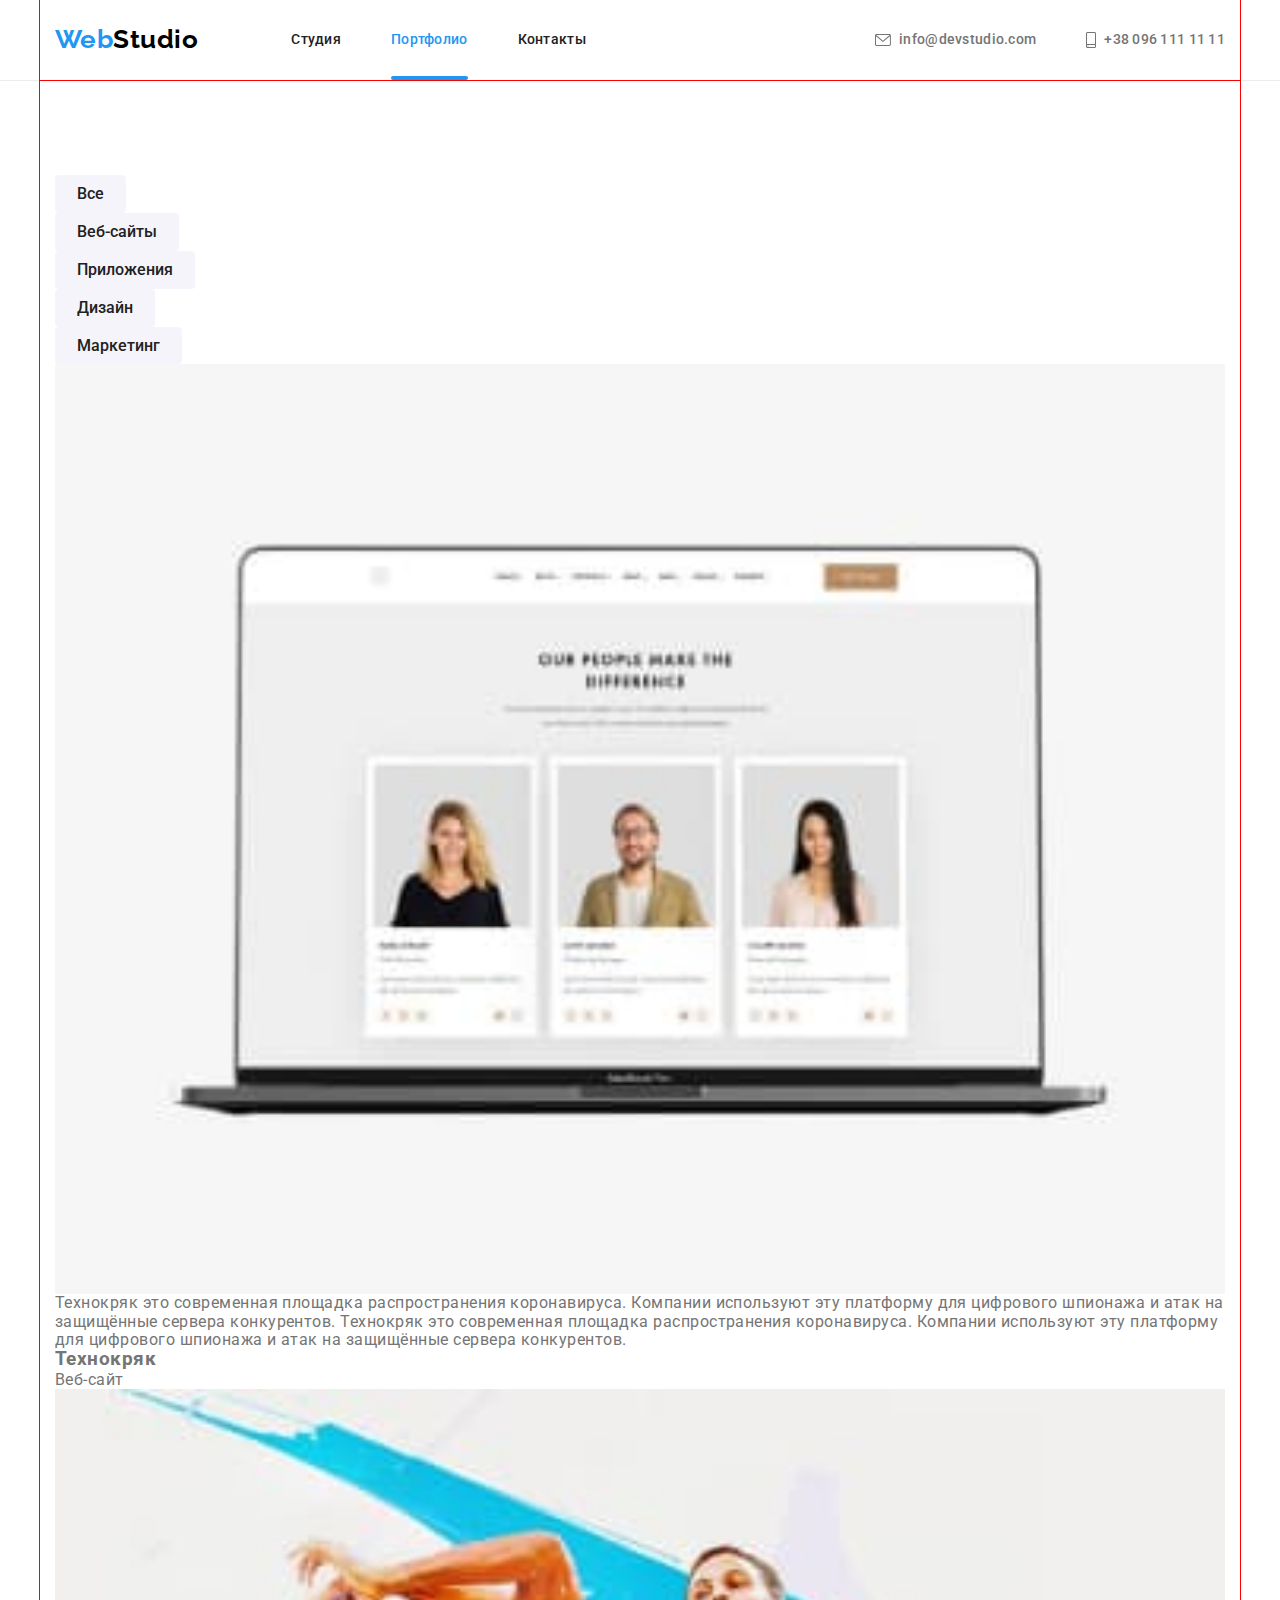
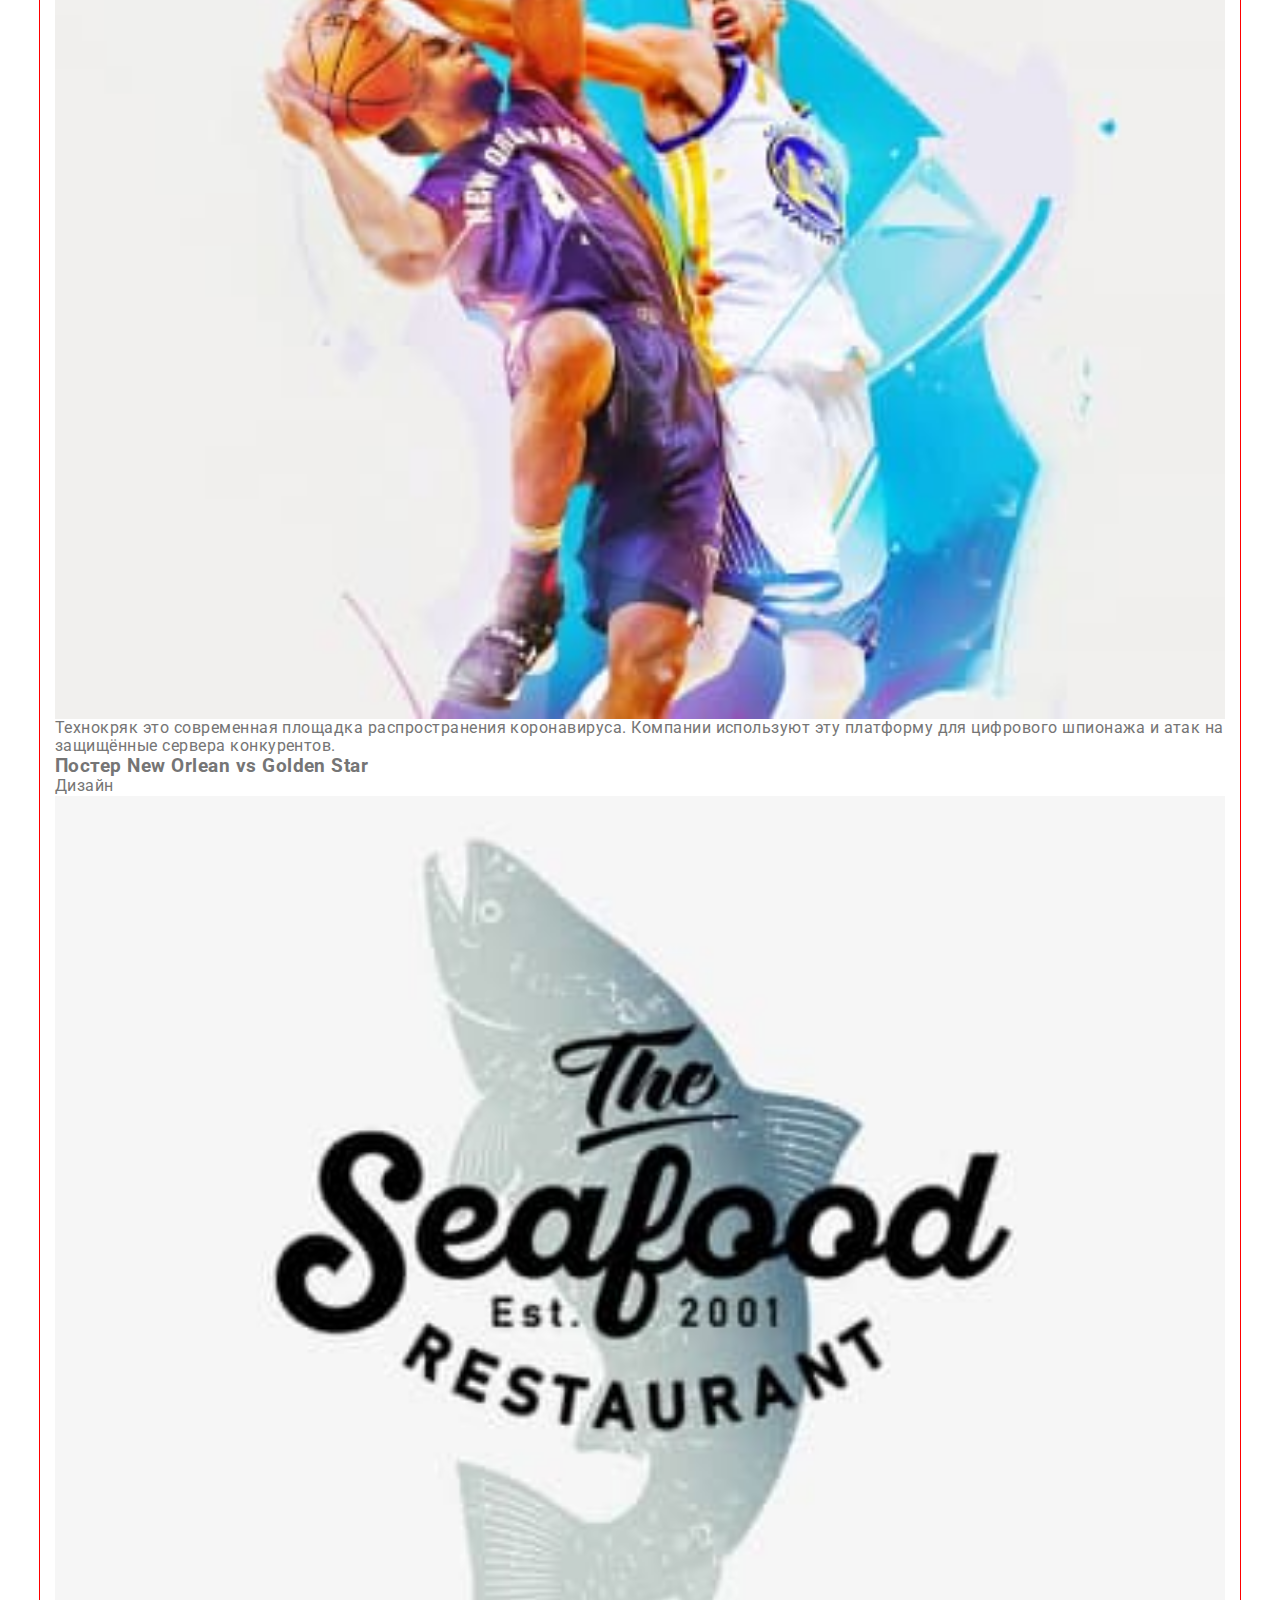
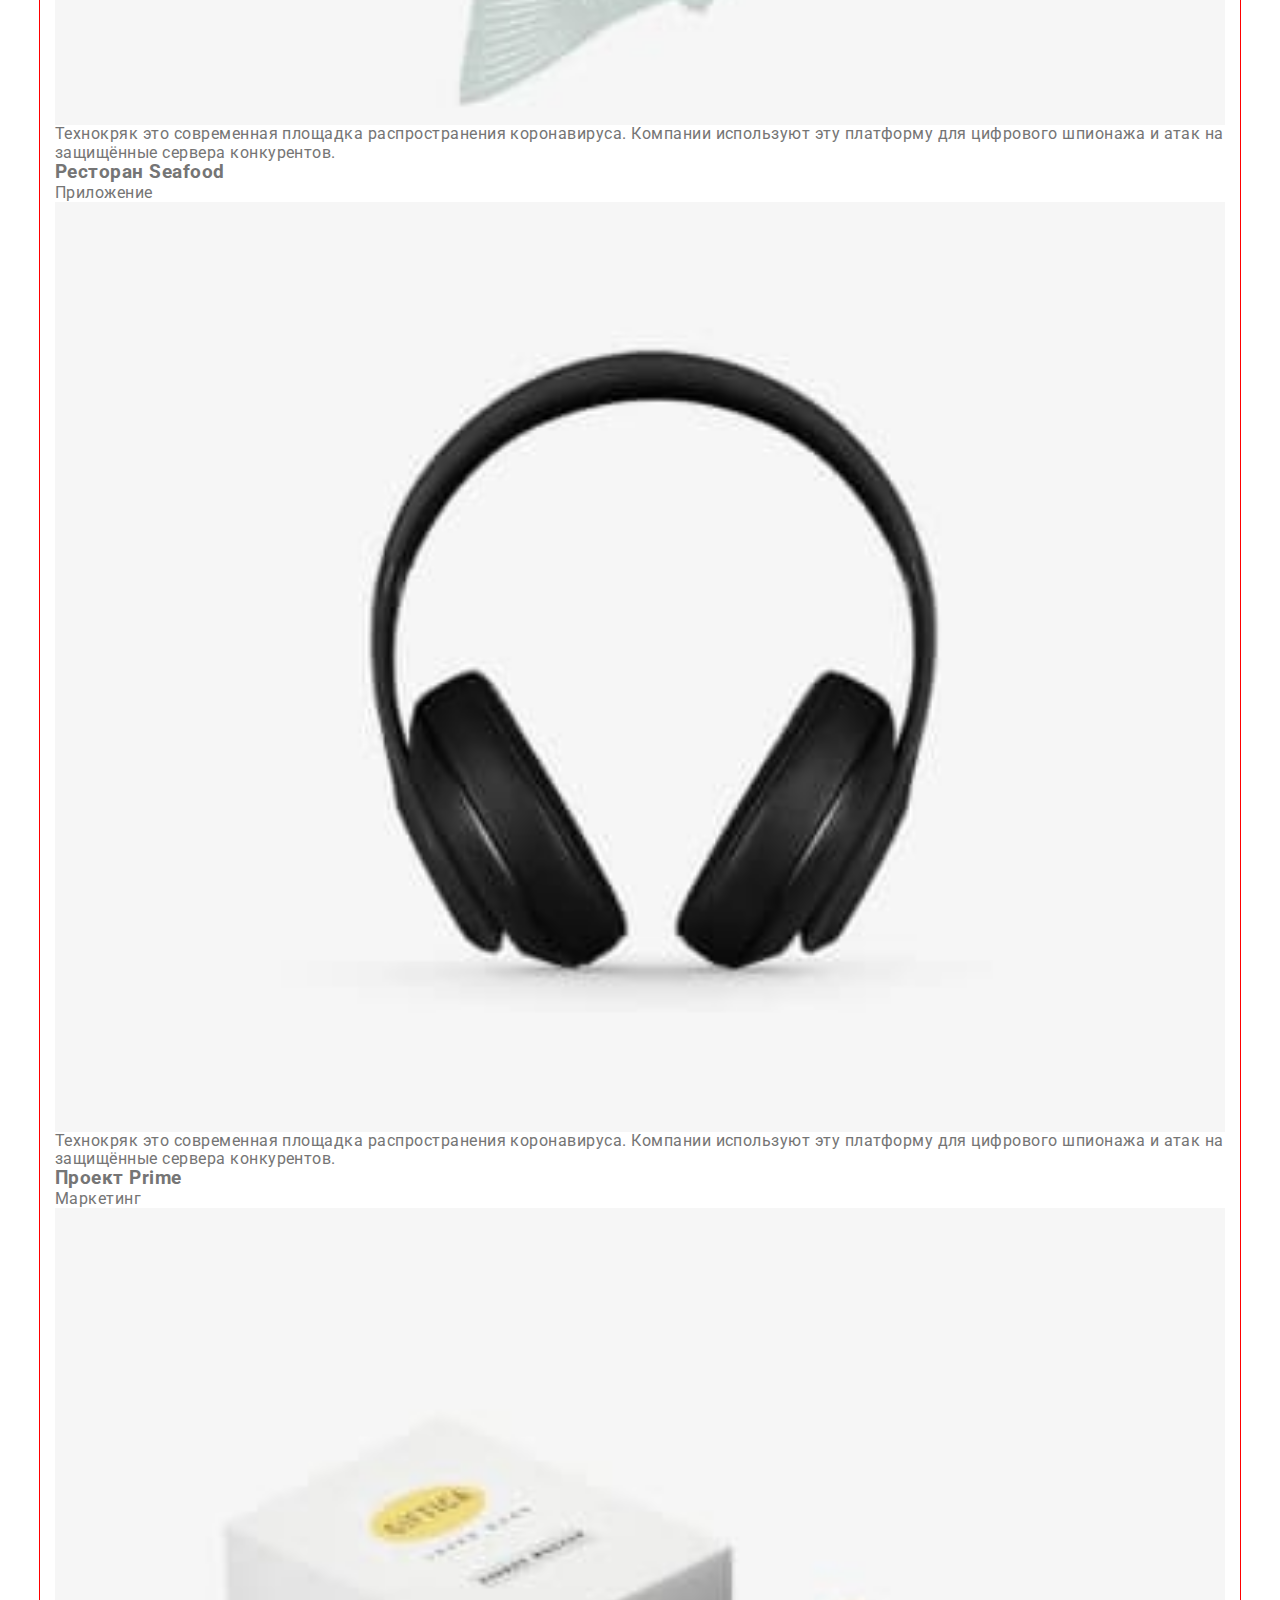
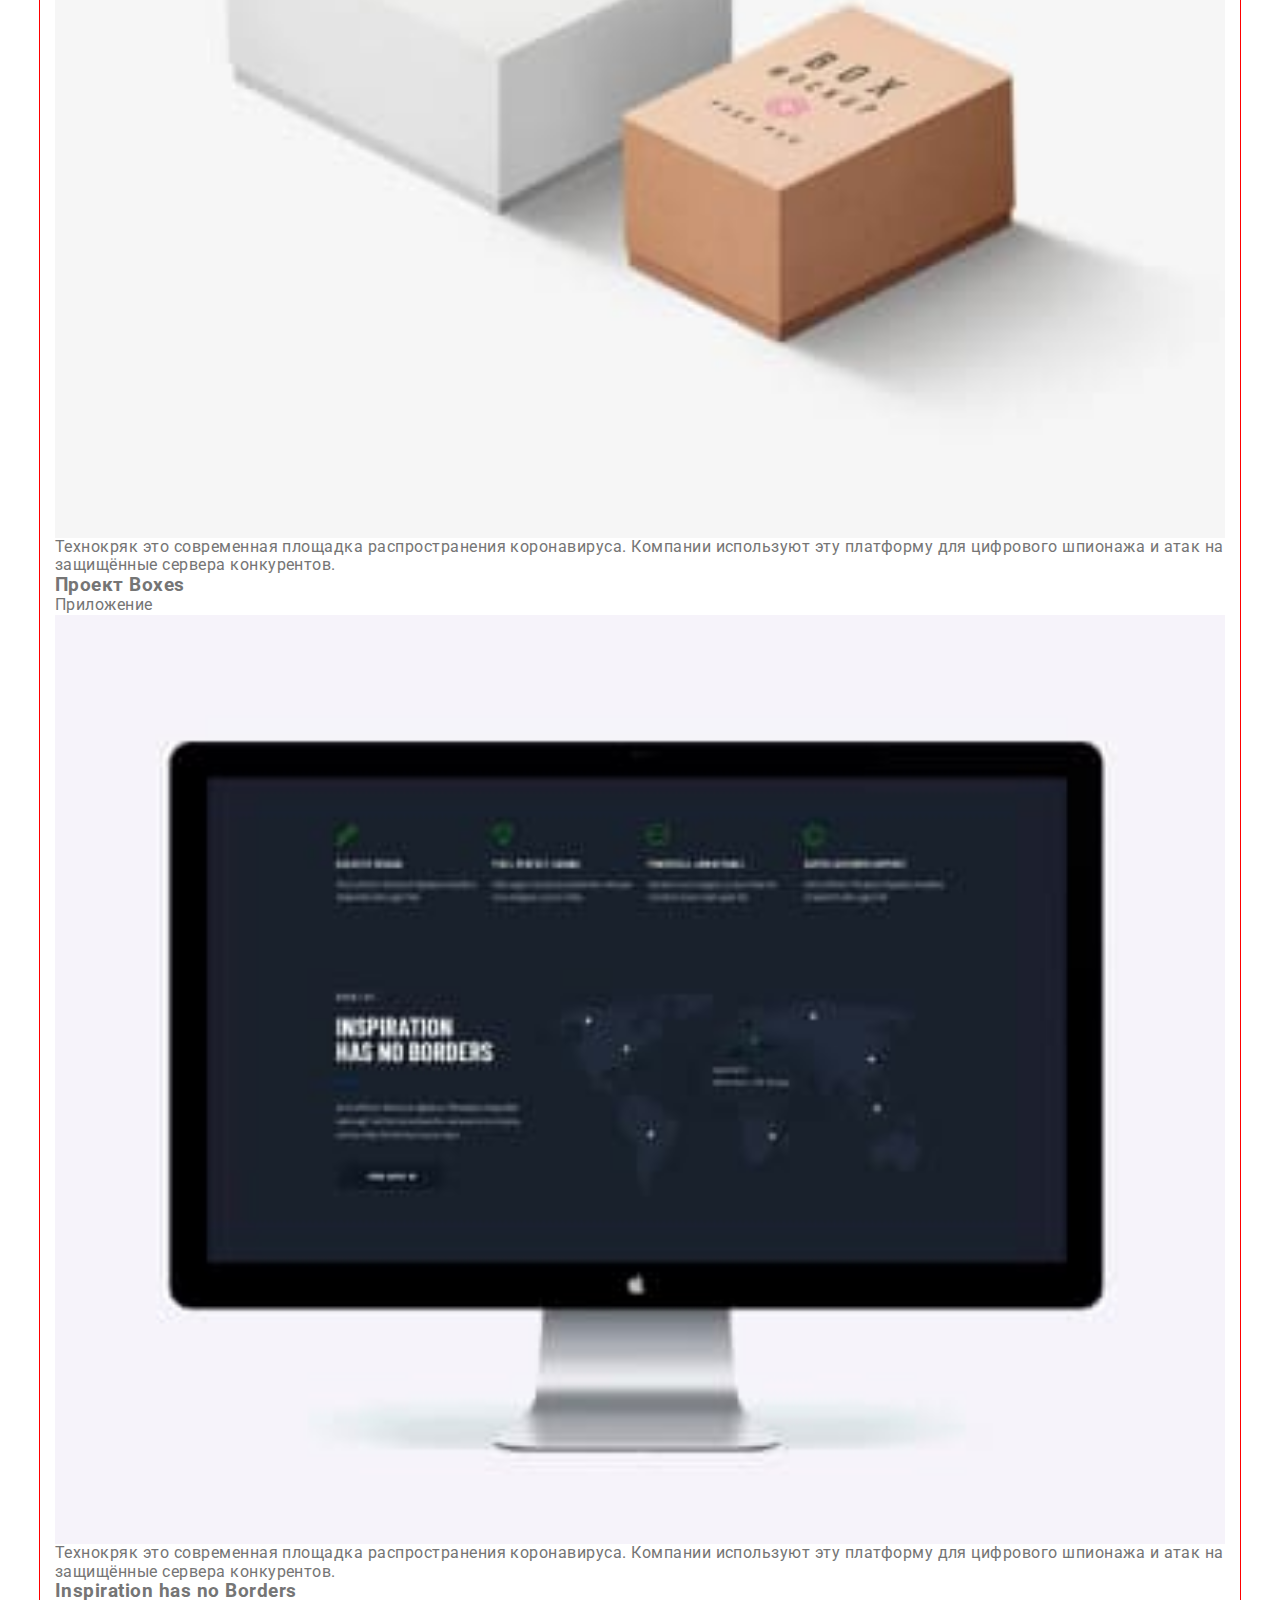
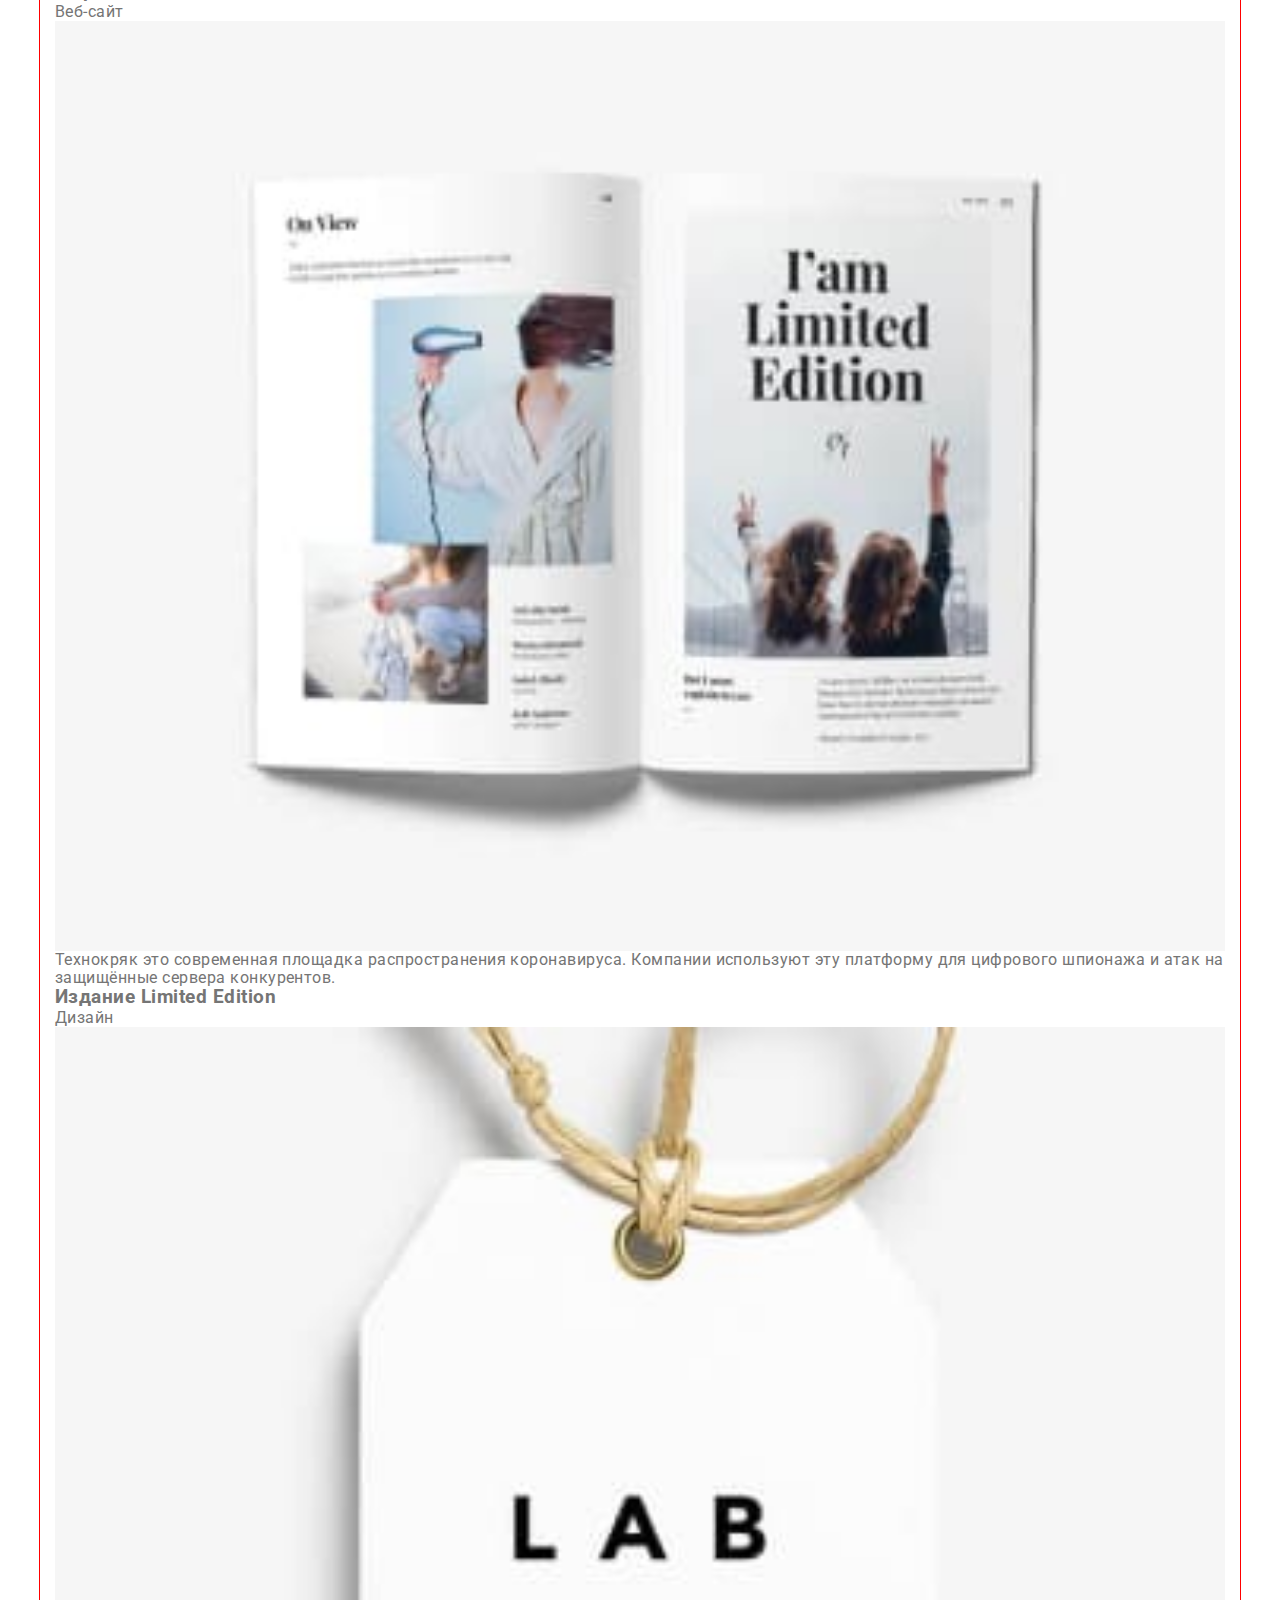
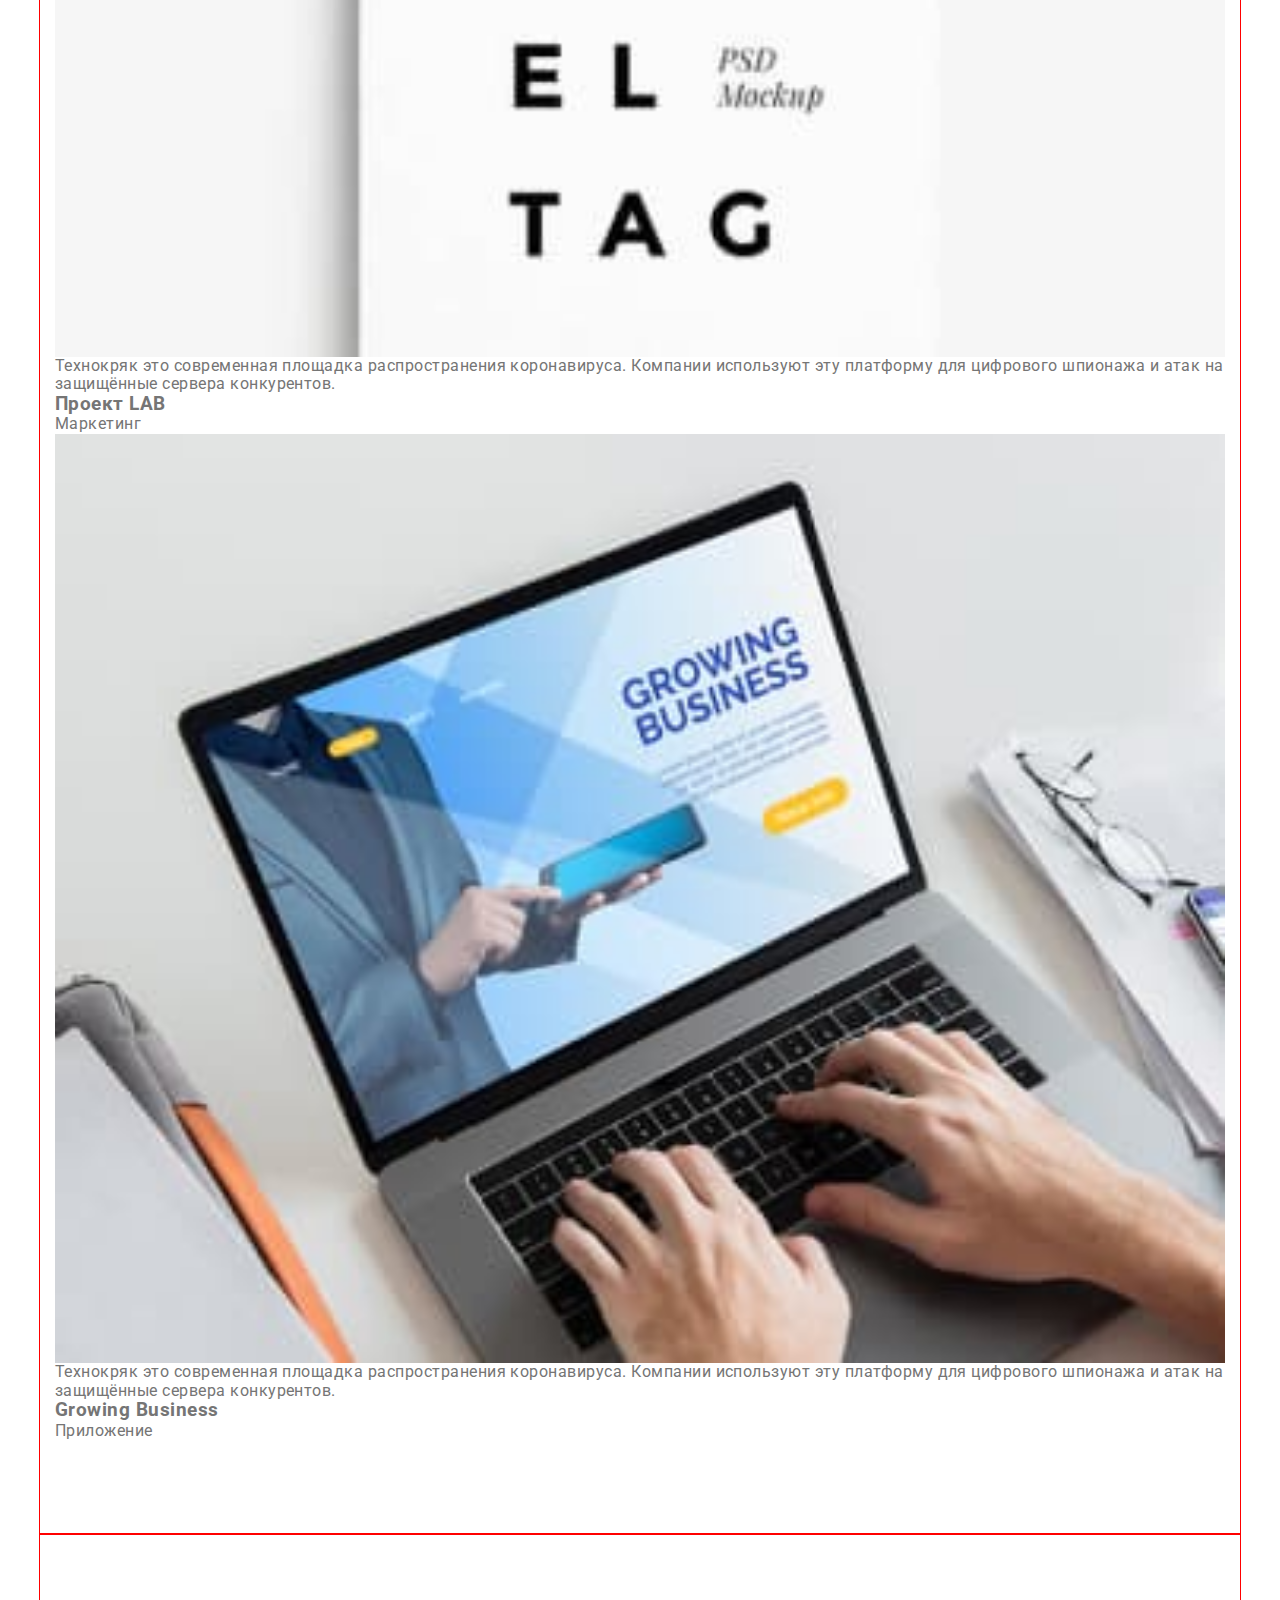
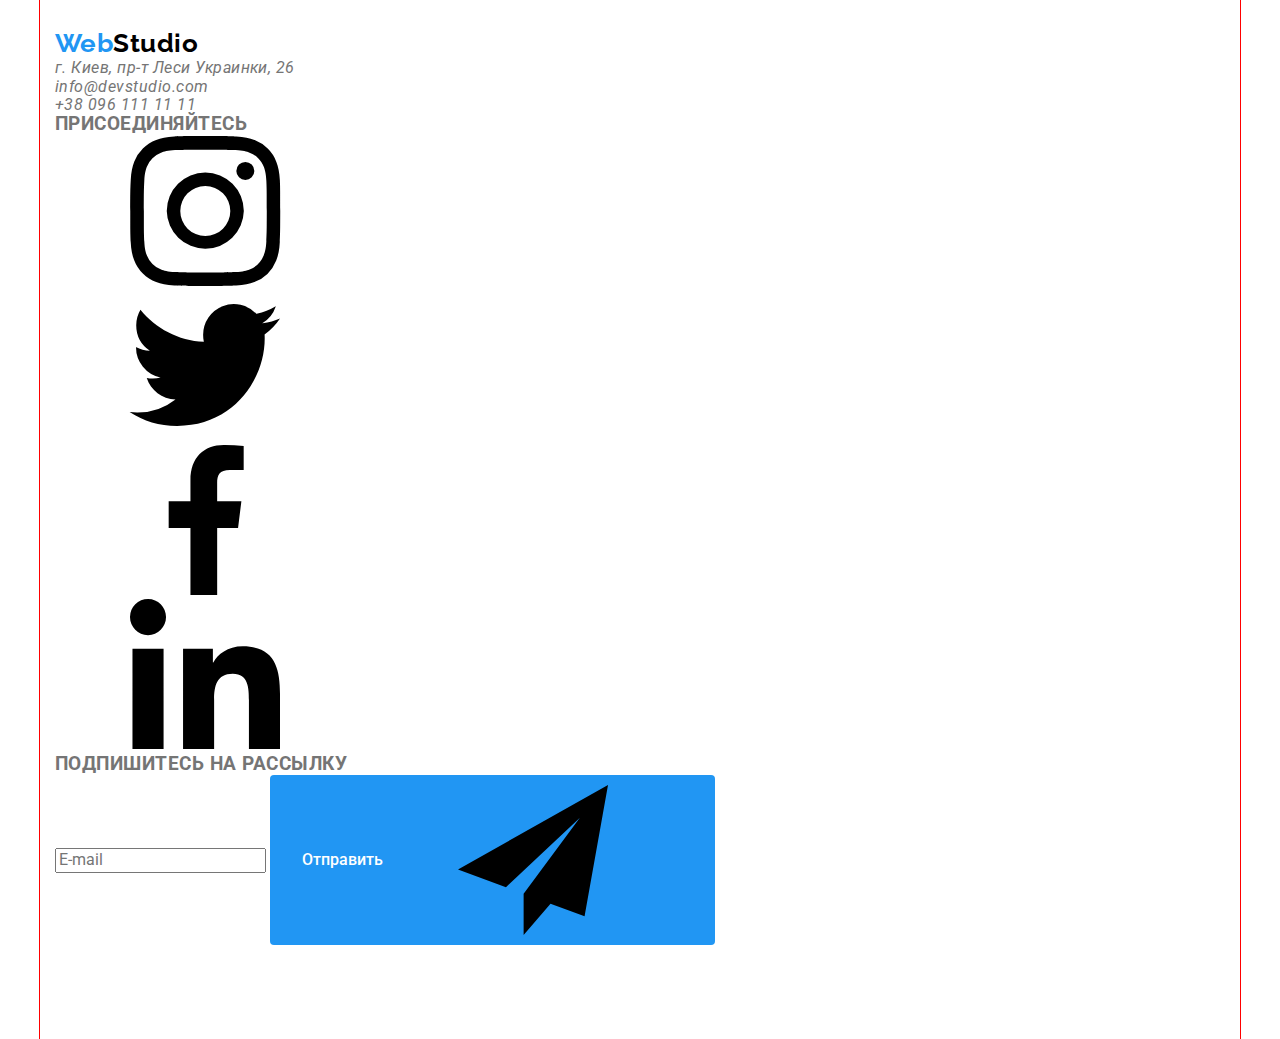
==== portfolio.html @ 035bd3db "иипа" ====
<!DOCTYPE html>
<html lang="ru">
  <head>
    <meta charset="UTF-8" />
    <meta http-equiv="X-UA-Compatible" content="IE=edge" />
    <meta name="viewport" content="width=device-width, initial-scale=1.0" />
    <title>Portfolio</title>
    <link
      href="https://fonts.googleapis.com/css2?family=Raleway:wght@700&family=Roboto:wght@400;500;700;900&display=swap"
      rel="stylesheet"
    />
    <link
      rel="stylesheet"
      href="https://cdnjs.cloudflare.com/ajax/libs/modern-normalize/1.0.0/modern-normalize.min.css"
    />
    <link rel="stylesheet" href="./css/main.min.css" />
  </head>
  <body>
    <!-- top line  -->
    <header class="page-header">
      <div class="page-header__container container">
        <a href="./index.html" class="logo link">
          <span class="logo--blue">Web</span>Studio</a
        >

        <nav>
          <ul class="site-nav list">
            <li class="site-nav__item item">
              <a href="./index.html" class="site-nav__link link">Студия</a>
            </li>
            <li class="site-nav__item item">
              <a
                href="./portfolio.html"
                class="site-nav__link link site-nav__link--current"
                >Портфолио</a
              >
            </li>
            <li class="site-nav__item item">
              <a href="#contacts" class="site-nav__link link">Контакты</a>
            </li>
          </ul>
        </nav>

        <ul class="contact list">
          <li class="contact__item item">
            <a href="mailto:info@devstudio.com" class="contact__link link">
              <svg class="contact__icon" width="16px" height="12px">
                <use href="./images/svg/sprite.svg#icon-envelope"></use>
              </svg>
              info@devstudio.com
            </a>
          </li>
          <li class="contact__item item">
            <a href="tel:+380961111111" class="contact__link link">
              <svg class="contact__icon" width="10" height="16">
                <use href="./images/svg/sprite.svg#icon-smartphone"></use>
              </svg>
              +38 096 111 11 11
            </a>
          </li>
        </ul>
      </div>
    </header>
    <!-- main container portfolio-->
    <main class="main-portfolio">
      <section class="section">
        <div class="container">
          <!-- h1 портфолио скрыть на css -->
          <h2 class="section-title visually-hidden">портфолио</h2>

          <!-- filter -->

          <ul class="filtet list">
            <li class="filtet__item item">
              <button
                type="button"
                class="filtet__button button button--secondary"
              >
                Все
              </button>
            </li>
            <li class="filtet__item item">
              <button
                type="button"
                class="filtet__button button button--secondary"
              >
                Веб-сайты
              </button>
            </li>
            <li class="filtet__item item">
              <button
                type="button"
                class="filtet__button button button--secondary"
              >
                Приложения
              </button>
            </li>
            <li class="filtet__item item">
              <button
                type="button"
                class="filtet__button button button--secondary"
              >
                Дизайн
              </button>
            </li>
            <li class="filtet__item item">
              <button
                type="button"
                class="filtet__button button button--secondary"
              >
                Маркетинг
              </button>
            </li>
          </ul>

          <!-- portfolio -->

          <ul class="portfolio list">
            <li class="portfolio__item item">
              <article class="portfolio-card">
                <a href="#" class="portfolio__link link">
                  <div class="portfolio-card__thumb">
                    <img
                      class="portfolio-card__img img"
                      src="./images/portfolio-img/technocryk.jpg"
                      alt="Технокряк"
                      width="370"
                      height="294"
                    />
                    <div class="portfolio-card__overlay">
                      <p class="portfolio-card__text">
                        Технокряк это современная площадка распространения
                        коронавируса. Компании используют эту платформу для
                        цифрового шпионажа и атак на защищённые сервера
                        конкурентов. Технокряк это современная площадка
                        распространения коронавируса. Компании используют эту
                        платформу для цифрового шпионажа и атак на защищённые
                        сервера конкурентов.
                      </p>
                    </div>
                  </div>
                  <div class="portfolio-card__content">
                    <h3 class="portfolio-card__title">Технокряк</h3>
                    <p class="portfolio-card__subtext">Веб-сайт</p>
                  </div>
                </a>
              </article>
            </li>

            <li class="portfolio__item item">
              <article class="portfolio-card">
                <a href="#" class="portfolio__link link">
                  <div class="portfolio-card__thumb">
                    <img
                      class="portfolio-card__img img"
                      src="./images/portfolio-img/poster.jpg"
                      alt="Постер New Orlean vs Golden Star"
                      width="370"
                      height="294"
                    />
                    <div class="portfolio-card__overlay">
                      <p class="portfolio-card__text">
                        Технокряк это современная площадка распространения
                        коронавируса. Компании используют эту платформу для
                        цифрового шпионажа и атак на защищённые сервера
                        конкурентов.
                      </p>
                    </div>
                  </div>
                  <div class="portfolio-card__content">
                    <h3 class="portfolio-card__title">
                      Постер New Orlean vs Golden Star
                    </h3>
                    <p class="portfolio-card__subtext">Дизайн</p>
                  </div>
                </a>
              </article>
            </li>

            <li class="portfolio__item item">
              <article class="portfolio-card">
                <a href="#" class="portfolio__link link">
                  <div class="portfolio-card__thumb">
                    <img
                      class="portfolio-card__img img"
                      src="./images/portfolio-img/aRestaurant.jpg"
                      alt="Ресторан Seafood"
                      width="370"
                      height="294"
                    />
                    <div class="portfolio-card__overlay">
                      <p class="portfolio-card__text">
                        Технокряк это современная площадка распространения
                        коронавируса. Компании используют эту платформу для
                        цифрового шпионажа и атак на защищённые сервера
                        конкурентов.
                      </p>
                    </div>
                  </div>
                  <div class="portfolio-card__content">
                    <h3 class="portfolio-card__title">Ресторан Seafood</h3>
                    <p class="portfolio-card__subtext">Приложение</p>
                  </div>
                </a>
              </article>
            </li>

            <li class="portfolio__item item">
              <article class="portfolio-card">
                <a href="#" class="portfolio__link link">
                  <div class="portfolio-card__thumb">
                    <img
                      class="portfolio-card__img img"
                      src="./images/portfolio-img/prime.jpg"
                      alt="Проект Prime"
                      width="370"
                      height="294"
                    />
                    <div class="portfolio-card__overlay">
                      <p class="portfolio-card__text">
                        Технокряк это современная площадка распространения
                        коронавируса. Компании используют эту платформу для
                        цифрового шпионажа и атак на защищённые сервера
                        конкурентов.
                      </p>
                    </div>
                  </div>
                  <div class="portfolio-card__content">
                    <h3 class="portfolio-card__title">Проект Prime</h3>
                    <p class="portfolio-card__subtext">Маркетинг</p>
                  </div>
                </a>
              </article>
            </li>

            <li class="portfolio__item item">
              <article class="portfolio-card">
                <a href="#" class="portfolio__link link">
                  <div class="portfolio-card__thumb">
                    <img
                      class="portfolio-card__img img"
                      src="./images/portfolio-img/boxesProject.jpg"
                      alt="Проект Boxes"
                      width="370"
                      height="294"
                    />
                    <div class="portfolio-card__overlay">
                      <p class="portfolio-card__text">
                        Технокряк это современная площадка распространения
                        коронавируса. Компании используют эту платформу для
                        цифрового шпионажа и атак на защищённые сервера
                        конкурентов.
                      </p>
                    </div>
                  </div>
                  <div class="portfolio-card__content">
                    <h3 class="portfolio-card__title">Проект Boxes</h3>
                    <p class="portfolio-card__subtext">Приложение</p>
                  </div>
                </a>
              </article>
            </li>

            <li class="portfolio__item item">
              <article class="portfolio-card">
                <a href="#" class="portfolio__link link">
                  <div class="portfolio-card__thumb">
                    <img
                      class="portfolio-card__img img"
                      src="./images/portfolio-img/inspirationHasNoBorders.jpg"
                      alt="Inspiration has no Borders"
                      width="370"
                      height="294"
                    />
                    <div class="portfolio-card__overlay">
                      <p class="portfolio-card__text">
                        Технокряк это современная площадка распространения
                        коронавируса. Компании используют эту платформу для
                        цифрового шпионажа и атак на защищённые сервера
                        конкурентов.
                      </p>
                    </div>
                  </div>
                  <div class="portfolio-card__content">
                    <h3 class="portfolio-card__title">
                      Inspiration has no Borders
                    </h3>
                    <p class="portfolio-card__subtext">Веб-сайт</p>
                  </div>
                </a>
              </article>
            </li>

            <li class="portfolio__item item">
              <article class="portfolio-card">
                <a href="#" class="portfolio__link link">
                  <div class="portfolio-card__thumb">
                    <img
                      class="portfolio-card__img img"
                      src="./images/portfolio-img/limitedEdition.jpg"
                      alt="Издание Limited Edition"
                      width="370"
                      height="294"
                    />
                    <div class="portfolio-card__overlay">
                      <p class="portfolio-card__text">
                        Технокряк это современная площадка распространения
                        коронавируса. Компании используют эту платформу для
                        цифрового шпионажа и атак на защищённые сервера
                        конкурентов.
                      </p>
                    </div>
                  </div>
                  <div class="portfolio-card__content">
                    <h3 class="portfolio-card__title">
                      Издание Limited Edition
                    </h3>
                    <p class="portfolio-card__subtext">Дизайн</p>
                  </div>
                </a>
              </article>
            </li>

            <li class="portfolio__item item">
              <article class="portfolio-card">
                <a href="#" class="portfolio__link link">
                  <div class="portfolio-card__thumb">
                    <img
                      class="portfolio-card__img img"
                      src="./images/portfolio-img/labProject.jpg"
                      alt="Проект LAB"
                      width="370"
                      height="294"
                    />
                    <div class="portfolio-card__overlay">
                      <p class="portfolio-card__text">
                        Технокряк это современная площадка распространения
                        коронавируса. Компании используют эту платформу для
                        цифрового шпионажа и атак на защищённые сервера
                        конкурентов.
                      </p>
                    </div>
                  </div>
                  <div class="portfolio-card__content">
                    <h3 class="portfolio-card__title">Проект LAB</h3>
                    <p class="portfolio-card__subtext">Маркетинг</p>
                  </div>
                </a>
              </article>
            </li>

            <li class="portfolio__item item">
              <article class="portfolio-card">
                <a href="#" class="portfolio__link link">
                  <div class="portfolio-card__thumb">
                    <img
                      class="portfolio-card__img img"
                      src="./images/portfolio-img/growingBusiness.jpg"
                      alt="Growing Business"
                      width="370"
                      height="294"
                    />
                    <div class="portfolio-card__overlay">
                      <p class="portfolio-card__text">
                        Технокряк это современная площадка распространения
                        коронавируса. Компании используют эту платформу для
                        цифрового шпионажа и атак на защищённые сервера
                        конкурентов.
                      </p>
                    </div>
                  </div>
                  <div class="portfolio-card__content">
                    <h3 class="portfolio-card__title">Growing Business</h3>
                    <p class="portfolio-card__subtext">Приложение</p>
                  </div>
                </a>
              </article>
            </li>
          </ul>
        </div>
      </section>
    </main>
    <!-- main footer -->
    <footer class="footer">
      <div id="contacts" class="footer__container container">
        <div class="footer-contacts">
          <a href="./index.html" class="footer__logo logo footer__link link">
            <span class="logo--blue">Web</span>Studio</a
          >
          <address class="address">
            <ul class="address__list list">
              <li class="address__item item">
                <a
                  href="#"
                  class="address__adds footer__link address__link link"
                  >г. Киев, пр-т Леси Украинки, 26</a
                >
              </li>
              <li class="item">
                <a
                  href="mailto:info@devstudio.com"
                  class="address__webmail address__link link"
                  >info@devstudio.com</a
                >
              </li>
              <li class="item">
                <a
                  href="tel:+380961111111"
                  class="address__phone address__link link"
                  >+38 096 111 11 11</a
                >
              </li>
            </ul>
          </address>
        </div>

        <div class="footer-social">
          <h3 class="footer-social__title title">ПРИСОЕДИНЯЙТЕСЬ</h3>
          <ul class="footer-social__list list">
            <li class="footer-social__item item">
              <a href="#" class="footer-social__link link">
                <svg class="footer-social__icon icon">
                  <use href="./images/svg/sprite.svg#icon-instagram"></use>
                </svg>
              </a>
            </li>
            <li class="footer-social__item item">
              <a href="#" class="footer-social__link link">
                <svg class="footer-social__icon icon">
                  <use href="./images/svg/sprite.svg#icon-twitter"></use>
                </svg>
              </a>
            </li>
            <li class="footer-social__item item">
              <a href="#" class="footer-social__link link">
                <svg class="footer-social__icon icon">
                  <use href="./images/svg/sprite.svg#icon-facebook"></use>
                </svg>
              </a>
            </li>
            <li class="footer-social__item item">
              <a href="#" class="footer-social__link link">
                <svg class="footer-social__icon icon">
                  <use href="./images/svg/sprite.svg#icon-linkedin"></use>
                </svg>
              </a>
            </li>
          </ul>
        </div>

        <div class="subscription">
          <h3 class="subscription__title title">ПОДПИШИТЕСЬ НА РАССЫЛКУ</h3>
          <form class="subscription__form">
            <label class="subscription__label" for="subscription-email"></label>
            <input
              class="subscription__input input"
              type="email"
              id="subscription-email"
              name="subscription-email"
              placeholder="E-mail"
            />
            <button
              type="submit"
              class="button__subscription button button--primary"
            >
              Отправить
              <svg class="subscription__icon">
                <use href="./images/svg/sprite.svg#icon-subscription"></use>
              </svg>
            </button>
          </form>
        </div>
      </div>
    </footer>
  </body>
</html>
---- css/main.min.css ----
:root{--primary-text-color: #757575;--title-text-color: #212121;--accent-color: #2196f3;--accent-color-button: #188ce8;--primary-whait-color: #ffffff;--primary-black-color: #000000;--color-with-transparency: rgba(255, 255, 255, 0.6);--color-section-background: #2f303a;--color-section-bg: #f5f4fa;--color-liane-header: #ececec;--color-liane-card: #eeeeee;--color-icon: #afb1b8;--bg-element-specialty: rgba(47, 48, 58, 0.8);--bg-cardHover-portfolio: rgba(33, 150, 243, 0.9);--bg-modal: rgba(0, 0, 0, 0.2);--hero-gradient: rgba(47, 48, 58, 0.4);--bg-social-footer: rgba(255, 255, 255, 0.1);--color-icon-modal: rgba(0, 0, 0, 0.1);--color-border-subscription: rgba(255, 255, 255, 0.3);--color-border-form: rgba(33, 33, 33, 0.2);--color-texterea-placeholder: rgba(117, 117, 117, 0.5);--primary-card-shadow: 0px 1px 3px rgba(0, 0, 0, 0.12),
    0px 1px 1px rgba(0, 0, 0, 0.14), 0px 2px 1px rgba(0, 0, 0, 0.2);--primary-shadow-hover: 0px 4px 4px rgba(0, 0, 0, 0.25);--card-shadov-portfolio: 0px 1px 1px rgba(0, 0, 0, 0.12),
    0px 4px 4px rgba(0, 0, 0, 0.06), 1px 4px 6px rgba(0, 0, 0, 0.16);--shadov-btn-footer: 0px 4px 4px rgba(0, 0, 0, 0.15)}h1,h2,h3,p,ul{margin:0;padding:0}.img{display:block;min-width:100%;height:auto}.list{list-style:none}.link{display:inline-block;text-decoration:none;color:inherit;outline:0px}.input:focus{outline:none}.visually-hidden{position:absolute;width:1px;height:1px;margin:-1px;border:0;padding:0;white-space:nowrap;-webkit-clip-path:inset(100%);clip-path:inset(100%);clip:rect(0 0 0 0);overflow:hidden}body{font-family:'Roboto', sans-serif;letter-spacing:0.03em;background-color:var(--primary-whait-color);color:var(--primary-text-color)}.container{margin-right:auto;margin-left:auto;padding:60px 15px;outline:1px solid red}@media screen and (min-width: 480px){.container{width:480px}}@media screen and (min-width: 768px){.container{width:768px}}@media screen and (min-width: 1200px){.container{width:1200px;padding:94px 15px}}.section-title{font-size:28px;line-height:1.18;text-align:center;color:var(--title-text-color)}@media screen and (min-width: 1200px){.section-title{font-size:36px;line-height:1.17}}.button{display:-webkit-inline-box;display:-ms-inline-flexbox;display:inline-flex;-webkit-box-align:center;-ms-flex-align:center;align-items:center;font-weight:500;font-size:16px;line-height:1.62;padding:10px 32px;border:0;background-color:var(--primary-whait-color);color:var(--title-text-color);border-radius:4px;cursor:pointer;outline:0px}.button--primary{background-color:var(--accent-color);color:var(--primary-whait-color);-webkit-transition:background-color 250ms cubic-bezier(0.4, 0, 0.2, 1),color 250ms cubic-bezier(0.4, 0, 0.2, 1);transition:background-color 250ms cubic-bezier(0.4, 0, 0.2, 1),color 250ms cubic-bezier(0.4, 0, 0.2, 1)}.button--primary:hover,.button--primary:focus{background-color:var(--accent-color-button);color:var(--primary-whait-color)}.button--secondary{padding:6px 22px;background-color:var(--color-section-bg);-webkit-transition:background-color 250ms cubic-bezier(0.4, 0, 0.2, 1),color 250ms cubic-bezier(0.4, 0, 0.2, 1),-webkit-box-shadow 250ms cubic-bezier(0.4, 0, 0.2, 1);transition:background-color 250ms cubic-bezier(0.4, 0, 0.2, 1),color 250ms cubic-bezier(0.4, 0, 0.2, 1),-webkit-box-shadow 250ms cubic-bezier(0.4, 0, 0.2, 1);transition:background-color 250ms cubic-bezier(0.4, 0, 0.2, 1),color 250ms cubic-bezier(0.4, 0, 0.2, 1),box-shadow 250ms cubic-bezier(0.4, 0, 0.2, 1);transition:background-color 250ms cubic-bezier(0.4, 0, 0.2, 1),color 250ms cubic-bezier(0.4, 0, 0.2, 1),box-shadow 250ms cubic-bezier(0.4, 0, 0.2, 1),-webkit-box-shadow 250ms cubic-bezier(0.4, 0, 0.2, 1)}.button--secondary:hover,.button--secondary:focus{background-color:var(--accent-color);color:var(--primary-whait-color);-webkit-box-shadow:var(--primary-shadow-hover);box-shadow:var(--primary-shadow-hover)}.page-header{position:relative;border-bottom:1px solid var(--color-liane-header)}.page-header__container{display:-webkit-box;display:-ms-flexbox;display:flex;-webkit-box-align:center;-ms-flex-align:center;align-items:center;min-height:60px;padding-top:0;padding-bottom:0}.page-header__button{margin-left:auto;padding:0}@media screen and (min-width: 768px){.page-header{min-height:80px}.page-header__button{display:none}}.logo{font-family:'Raleway', sans-serif;font-weight:700;font-size:24px;line-height:1.17;color:var(--primary-black-color)}.logo--blue{color:var(--accent-color)}@media screen and (min-width: 1200px){.logo{font-weight:700;font-size:26px;line-height:1.2}}.site-nav{display:-webkit-box;display:-ms-flexbox;display:flex;margin-left:88px}@media screen and (max-width: 767px){.site-nav{display:none}}@media screen and (min-width: 1200px){.site-nav{margin-left:93px}}.site-nav__item+.site-nav__item{margin-left:50px}.site-nav__link{position:relative;display:block;padding-top:32px;padding-bottom:32px;font-weight:500;font-size:14px;line-height:1.14;letter-spacing:.02em;color:var(--title-text-color);-webkit-transition:color 250ms cubic-bezier(0.4, 0, 0.2, 1);transition:color 250ms cubic-bezier(0.4, 0, 0.2, 1)}.site-nav__link:hover,.site-nav__link:focus{color:var(--accent-color)}.site-nav__link--current{color:var(--accent-color)}.site-nav__link--current::after{content:'';display:block;position:absolute;bottom:0;left:0;width:100%;height:4px;border-radius:2px;background-color:var(--accent-color)}.contact{margin-left:84px}.contact__link{display:-webkit-box;display:-ms-flexbox;display:flex;-webkit-box-align:center;-ms-flex-align:center;align-items:center;font-weight:500;font-size:12px;line-height:1.67;letter-spacing:.02em;color:var(--primary-text-color);-webkit-transition:color 250ms cubic-bezier(0.4, 0, 0.2, 1);transition:color 250ms cubic-bezier(0.4, 0, 0.2, 1)}.contact__item+.contact__item{margin-top:10px}.contact__link:hover,.contact__link:focus{color:var(--accent-color)}.contact__icon{fill:currentColor;margin-right:10px;-webkit-transition:fill 250ms cubic-bezier(0.4, 0, 0.2, 1);transition:fill 250ms cubic-bezier(0.4, 0, 0.2, 1)}.contact__icon--mailto{width:14px;height:10px}.contact__icon--tel{width:10px;height:14px}.contact__icon:hover,.contact__icon:focus{fill:var(--accent-color)}@media screen and (max-width: 767px){.contact{display:none}}@media screen and (min-width: 1200px){.contact{display:-webkit-box;display:-ms-flexbox;display:flex;margin-left:auto}.contact__item+.contact__item{margin-top:0;margin-left:50px}.contact__link{font-weight:500;font-size:14px;line-height:1.14;letter-spacing:.02em}.contact__icon--mailto{width:16px;height:12px}.contact__icon--tel{width:10px;height:16px}.contact__icon{margin-right:8px}}@media screen and (max-width: 1199px){.specialty{display:none}}.specialty__container{padding-top:0;text-align:center}.specialty__list{position:relative;display:-webkit-box;display:-ms-flexbox;display:flex}.specialty__item+.specialty__item{margin-left:30px}.specialty__title{margin-bottom:50px}.specialty__subtitle{position:absolute;bottom:0px;padding-top:27px;padding-bottom:27px;min-width:370px;font-size:14px;line-height:1.14;color:var(--primary-whait-color);background-color:var(--bg-element-specialty)}.clients__title{margin-bottom:50px}.clients__list{display:-webkit-box;display:-ms-flexbox;display:flex;-ms-flex-wrap:wrap;flex-wrap:wrap}.clients__item{display:-webkit-box;display:-ms-flexbox;display:flex;-webkit-box-align:center;-ms-flex-align:center;align-items:center;-webkit-box-pack:center;-ms-flex-pack:center;justify-content:center;margin-right:30px;margin-bottom:30px;height:92px;border:1px solid var(--color-icon);border-radius:4px;color:var(--color-icon);-webkit-transition:color 250ms cubic-bezier(0.4, 0, 0.2, 1),border 250ms cubic-bezier(0.4, 0, 0.2, 1);transition:color 250ms cubic-bezier(0.4, 0, 0.2, 1),border 250ms cubic-bezier(0.4, 0, 0.2, 1)}.clients__icon{fill:currentColor}.clients__item:hover,.clients__item:focus{color:var(--accent-color);border:1px solid var(--accent-color)}@media screen and (max-width: 767px){.clients__item{-ms-flex-preferred-size:calc((100% - 30px) / 2);flex-basis:calc((100% - 30px) / 2)}.clients__item:nth-child(2n){margin-right:0}.clients__item:nth-last-child(-n+2){margin-bottom:0}}@media screen and (min-width: 768px) and (max-width: 1199px){.clients__item{-ms-flex-preferred-size:calc((100% - 60px) / 3);flex-basis:calc((100% - 60px) / 3)}.clients__item:nth-child(3n){margin-right:0}.clients__item:nth-last-child(-n+3){margin-bottom:0}}@media screen and (min-width: 1200px){.clients__item{width:170px;margin:0}.clients__item+.clients__item{margin-left:30px}}.backdrop{position:fixed;top:0;left:0;width:100%;height:100%;background-color:var(--bg-modal);opacity:1;-webkit-transition:opacity 250ms cubic-bezier(0.4, 0, 0.2, 1);transition:opacity 250ms cubic-bezier(0.4, 0, 0.2, 1)}.is-hidden{pointer-events:none;opacity:0}.modal{position:absolute;top:50%;left:50%;border-radius:4px;width:528px;min-height:581px;-webkit-transform:translate(-50%, -50%) scale(1);transform:translate(-50%, -50%) scale(1);background-color:var(--primary-whait-color);-webkit-box-shadow:var(--primary-card-shadow);box-shadow:var(--primary-card-shadow);-webkit-transition:-webkit-transform 250ms cubic-bezier(0.4, 0, 0.2, 1);transition:-webkit-transform 250ms cubic-bezier(0.4, 0, 0.2, 1);transition:transform 250ms cubic-bezier(0.4, 0, 0.2, 1);transition:transform 250ms cubic-bezier(0.4, 0, 0.2, 1), -webkit-transform 250ms cubic-bezier(0.4, 0, 0.2, 1)}.is-hidden .modal{-webkit-transform:translate(-50%, -50%) scale(0.8);transform:translate(-50%, -50%) scale(0.8)}.button-close{position:absolute;top:8px;right:8px;width:30px;height:30px;padding:0;-webkit-box-pack:center;-ms-flex-pack:center;justify-content:center;border-radius:50%;color:var(--primary-black-color);border:1px solid var(--color-icon-modal);-webkit-transition:fill 250ms cubic-bezier(0.4, 0, 0.2, 1);transition:fill 250ms cubic-bezier(0.4, 0, 0.2, 1)}.button-close:hover,.button-close:focus{fill:var(--accent-color)}.form{width:448px;margin:40px auto;font-size:12px;line-height:1.17;letter-spacing:.01em}.form__title{margin-bottom:12px;font-size:20px;line-height:1.15;text-align:center;color:var(--title-text-color)}.form__fild{display:-webkit-box;display:-ms-flexbox;display:flex;-webkit-box-orient:vertical;-webkit-box-direction:normal;-ms-flex-direction:column;flex-direction:column;margin-bottom:10px}.form__label{margin-bottom:4px}.form__input{width:100%;height:40px;padding:12px 12px 12px 42px;border:1px solid var(--color-border-form);border-radius:4px;-webkit-transition:border 250ms cubic-bezier(0.4, 0, 0.2, 1);transition:border 250ms cubic-bezier(0.4, 0, 0.2, 1)}.form__input:hover,.form__input:focus{border:1px solid var(--accent-color)}.form__auxiliary{position:relative}.form__icon{position:absolute;top:50%;left:12px;width:18px;height:18px;-webkit-transform:translateY(-50%);transform:translateY(-50%);-webkit-transition:fill 250ms cubic-bezier(0.4, 0, 0.2, 1);transition:fill 250ms cubic-bezier(0.4, 0, 0.2, 1)}.form__form--textarea{margin-bottom:20px}.form__input--textarea{height:120px;padding:12px 16px;resize:none}.form__input--textarea::-webkit-input-placeholder{color:var(--color-texterea-placeholder)}.form__input--textarea:-ms-input-placeholder{color:var(--color-texterea-placeholder)}.form__input--textarea::-ms-input-placeholder{color:var(--color-texterea-placeholder)}.form__input--textarea::placeholder{color:var(--color-texterea-placeholder)}.form__input:hover+.form__icon,.form__input:focus+.form__icon{fill:var(--accent-color)}.form__button{display:block;margin:auto;padding:10px 55px;font-size:16px;line-height:1.87;letter-spacing:.06em}.checkbox__label{display:-webkit-box;display:-ms-flexbox;display:flex;-webkit-box-align:center;-ms-flex-align:center;align-items:center;-webkit-box-pack:space-evenly;-ms-flex-pack:space-evenly;justify-content:space-evenly;min-height:24px;margin-bottom:30px;font-size:14px;line-height:1.71;letter-spacing:.03em}.checkbox__icon{width:15px;height:15px;border:1px solid var(--title-text-color);border-radius:2px;fill:var(--primary-whait-color)}.checkbox__link{color:var(--accent-color)}.checkbox__input:checked+.checkbox__icon{background-color:var(--accent-color);border:none;border-radius:2px}
/*# sourceMappingURL=main.min.css.map */
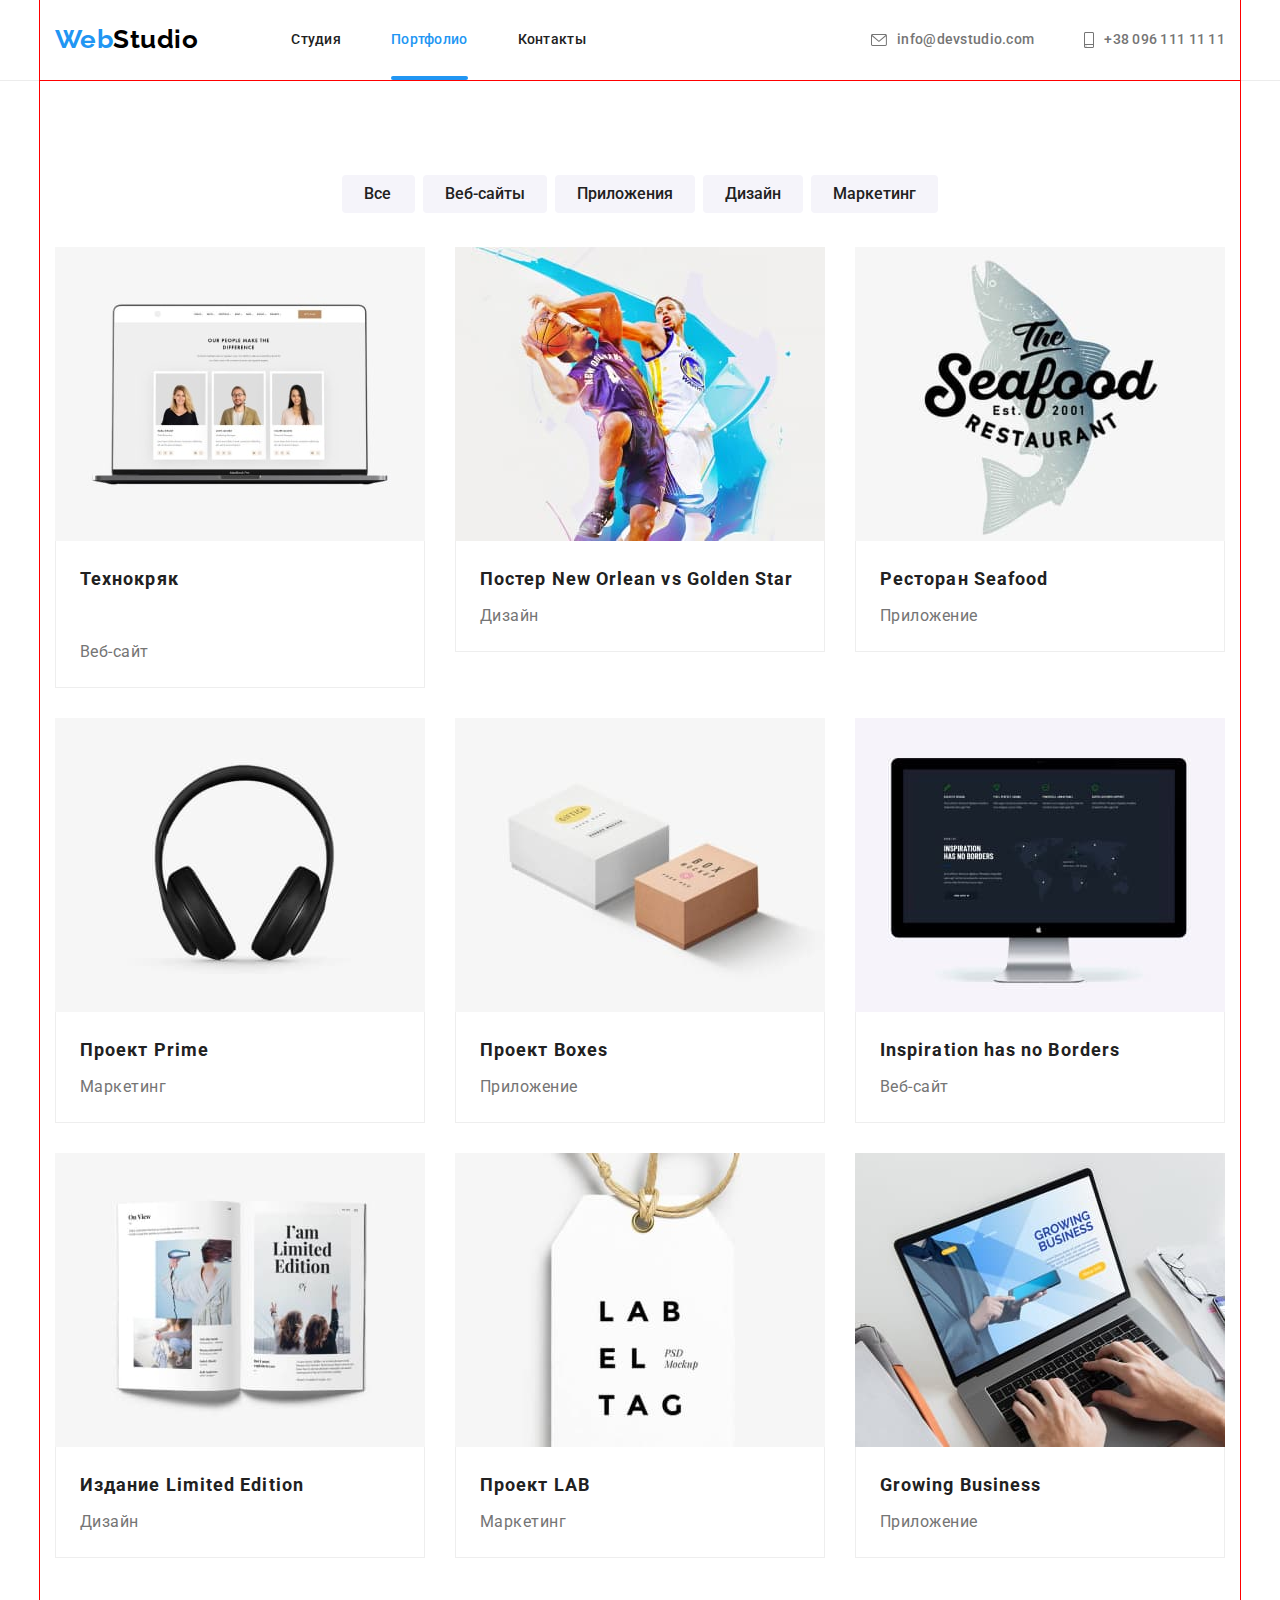
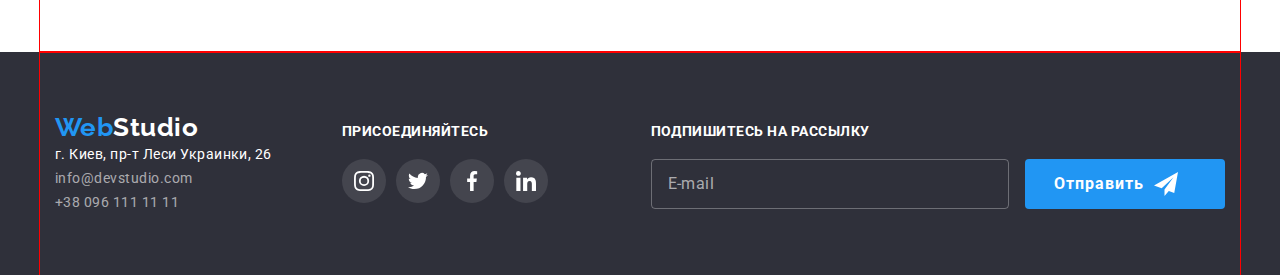
==== commit d4cca242: "test" ====
--- a/portfolio.html
+++ b/portfolio.html
@@ -23,6 +23,103 @@
           <span class="logo--blue">Web</span>Studio</a
         >
 
+        <!-- кнопка открытия меню -->
+
+        <button
+          type="button"
+          class="page-header__button-open button"
+          data-menu-open
+        >
+          <svg class="" width="40px" height="40px">
+            <use href="./images/svg/sprite.svg#icon-menu"></use>
+          </svg>
+        </button>
+
+        <div class="page-header__menu menu is-hidden" data-menu>
+          <button
+            type="button"
+            class="menu__button-close button"
+            data-menu-close
+          >
+            <svg class="" width="40px" height="40px">
+              <use href="./images/svg/sprite.svg#icon-closeMenu"></use>
+            </svg>
+          </button>
+
+          <div class="menu__container">
+            <ul class="menu__list menu-nav list">
+              <li class="menu-nav__item item">
+                <a href="./index.html" class="menu-nav__link link">Студия</a>
+              </li>
+              <li class="menu-nav__item item">
+                <a
+                  href="./portfolio.html"
+                  class="menu-nav__link link menu-nav__link--current"
+                  >Портфолио</a
+                >
+              </li>
+              <li class="menu-nav__item item">
+                <a href="#contacts" target="_blank" class="menu-nav__link link"
+                  >Контакты</a
+                >
+              </li>
+            </ul>
+            <div class="menu__between">
+              <ul class="menu__list menu-contact list">
+                <li class="menu-contact__item menu-contact__item--tel item">
+                  <a href="tel:+380961111111" class="menu-contact__link link">
+                    +38 096 111 11 11
+                  </a>
+                </li>
+                <li class="menu-contact__item menu-contact__item--mailto item">
+                  <a
+                    href="mailto:info@devstudio.com"
+                    class="menu-contact__link link"
+                  >
+                    info@devstudio.com
+                  </a>
+                </li>
+              </ul>
+
+              <ul class="menu__list menu-social list">
+                <li class="menu-social__item item">
+                  <a
+                    class="menu-social__link link"
+                    target="_blank"
+                    href="https://Instagram.com/"
+                    >Instagram</a
+                  >
+                </li>
+                <li class="menu-social__item item">
+                  <a
+                    class="menu-social__link link"
+                    target="_blank"
+                    href="https://twitter.com/"
+                    >Twitter</a
+                  >
+                </li>
+                <li class="menu-social__item item">
+                  <a
+                    class="menu-social__link link"
+                    target="_blank"
+                    href="https://facebook.com/"
+                    >Facebook</a
+                  >
+                </li>
+                <li class="menu-social__item item">
+                  <a
+                    class="menu-social__link link"
+                    target="_blank"
+                    href="https://linkedIn.com/"
+                    >LinkedIn</a
+                  >
+                </li>
+              </ul>
+            </div>
+          </div>
+        </div>
+
+        <!-- навигация -->
         <nav>
           <ul class="site-nav list">
             <li class="site-nav__item item">
@@ -44,7 +141,7 @@
         <ul class="contact list">
           <li class="contact__item item">
             <a href="mailto:info@devstudio.com" class="contact__link link">
-              <svg class="contact__icon" width="16px" height="12px">
+              <svg class="contact__icon contact__icon--mailto">
                 <use href="./images/svg/sprite.svg#icon-envelope"></use>
               </svg>
               info@devstudio.com
@@ -52,7 +149,7 @@
           </li>
           <li class="contact__item item">
             <a href="tel:+380961111111" class="contact__link link">
-              <svg class="contact__icon" width="10" height="16">
+              <svg class="contact__icon contact__icon--tel">
                 <use href="./images/svg/sprite.svg#icon-smartphone"></use>
               </svg>
               +38 096 111 11 11
@@ -120,13 +217,34 @@
               <article class="portfolio-card">
                 <a href="#" class="portfolio__link link">
                   <div class="portfolio-card__thumb">
-                    <img
-                      class="portfolio-card__img img"
-                      src="./images/portfolio-img/technocryk.jpg"
-                      alt="Технокряк"
-                      width="370"
-                      height="294"
-                    />
+                    <picture>
+                      <source
+                        srcset="
+                          ./images/portfolio-img/technocrykDesk.jpg    1x,
+                          ./images/portfolio-img/technocrykDesk@2x.jpg 2x
+                        "
+                        media="(min-width: 1200px)"
+                        type="image/jpeg"
+                      />
+                      <source
+                        srcset="
+                          ./images/portfolio-img/technocrykTab.jpg    1x,
+                          ./images/portfolio-img/technocrykTab@2x.jpg 2x
+                        "
+                        media="(min-width: 768px)"
+                        type="image/jpeg"
+                      />
+                      <img
+                        class="portfolio-card__img img"
+                        srcset="
+                          ./images/portfolio-img/technocrykMob.jpg    1x,
+                          ./images/portfolio-img/technocrykMob@2x.jpg 2x
+                        "
+                        src="./images/portfolio-img/technocryk.jpg"
+                        alt="Технокряк"
+                      />
+                    </picture>
+
                     <div class="portfolio-card__overlay">
                       <p class="portfolio-card__text">
                         Технокряк это современная площадка распространения
@@ -140,7 +258,11 @@
                     </div>
                   </div>
                   <div class="portfolio-card__content">
-                    <h3 class="portfolio-card__title">Технокряк</h3>
+                    <h3
+                      class="portfolio-card__title portfolio-card__title--first"
+                    >
+                      Технокряк
+                    </h3>
                     <p class="portfolio-card__subtext">Веб-сайт</p>
                   </div>
                 </a>
@@ -396,14 +518,14 @@
                   >г. Киев, пр-т Леси Украинки, 26</a
                 >
               </li>
-              <li class="item">
+              <li class="address__item item">
                 <a
                   href="mailto:info@devstudio.com"
                   class="address__webmail address__link link"
                   >info@devstudio.com</a
                 >
               </li>
-              <li class="item">
+              <li class="address__item item">
                 <a
                   href="tel:+380961111111"
                   class="address__phone address__link link"
@@ -472,5 +594,6 @@
         </div>
       </div>
     </footer>
+    <script src="./js/menu.js"></script>
   </body>
 </html>
--- a/css/main.min.css
+++ b/css/main.min.css
@@ -1,4 +1,4 @@
 :root{--primary-text-color: #757575;--title-text-color: #212121;--accent-color: #2196f3;--accent-color-button: #188ce8;--primary-whait-color: #ffffff;--primary-black-color: #000000;--color-with-transparency: rgba(255, 255, 255, 0.6);--color-section-background: #2f303a;--color-section-bg: #f5f4fa;--color-liane-header: #ececec;--color-liane-card: #eeeeee;--color-icon: #afb1b8;--bg-element-specialty: rgba(47, 48, 58, 0.8);--bg-cardHover-portfolio: rgba(33, 150, 243, 0.9);--bg-modal: rgba(0, 0, 0, 0.2);--hero-gradient: rgba(47, 48, 58, 0.4);--bg-social-footer: rgba(255, 255, 255, 0.1);--color-icon-modal: rgba(0, 0, 0, 0.1);--color-border-subscription: rgba(255, 255, 255, 0.3);--color-border-form: rgba(33, 33, 33, 0.2);--color-texterea-placeholder: rgba(117, 117, 117, 0.5);--primary-card-shadow: 0px 1px 3px rgba(0, 0, 0, 0.12),
     0px 1px 1px rgba(0, 0, 0, 0.14), 0px 2px 1px rgba(0, 0, 0, 0.2);--primary-shadow-hover: 0px 4px 4px rgba(0, 0, 0, 0.25);--card-shadov-portfolio: 0px 1px 1px rgba(0, 0, 0, 0.12),
-    0px 4px 4px rgba(0, 0, 0, 0.06), 1px 4px 6px rgba(0, 0, 0, 0.16);--shadov-btn-footer: 0px 4px 4px rgba(0, 0, 0, 0.15)}h1,h2,h3,p,ul{margin:0;padding:0}.img{display:block;min-width:100%;height:auto}.list{list-style:none}.link{display:inline-block;text-decoration:none;color:inherit;outline:0px}.input:focus{outline:none}.visually-hidden{position:absolute;width:1px;height:1px;margin:-1px;border:0;padding:0;white-space:nowrap;-webkit-clip-path:inset(100%);clip-path:inset(100%);clip:rect(0 0 0 0);overflow:hidden}body{font-family:'Roboto', sans-serif;letter-spacing:0.03em;background-color:var(--primary-whait-color);color:var(--primary-text-color)}.container{margin-right:auto;margin-left:auto;padding:60px 15px;outline:1px solid red}@media screen and (min-width: 480px){.container{width:480px}}@media screen and (min-width: 768px){.container{width:768px}}@media screen and (min-width: 1200px){.container{width:1200px;padding:94px 15px}}.section-title{font-size:28px;line-height:1.18;text-align:center;color:var(--title-text-color)}@media screen and (min-width: 1200px){.section-title{font-size:36px;line-height:1.17}}.button{display:-webkit-inline-box;display:-ms-inline-flexbox;display:inline-flex;-webkit-box-align:center;-ms-flex-align:center;align-items:center;font-weight:500;font-size:16px;line-height:1.62;padding:10px 32px;border:0;background-color:var(--primary-whait-color);color:var(--title-text-color);border-radius:4px;cursor:pointer;outline:0px}.button--primary{background-color:var(--accent-color);color:var(--primary-whait-color);-webkit-transition:background-color 250ms cubic-bezier(0.4, 0, 0.2, 1),color 250ms cubic-bezier(0.4, 0, 0.2, 1);transition:background-color 250ms cubic-bezier(0.4, 0, 0.2, 1),color 250ms cubic-bezier(0.4, 0, 0.2, 1)}.button--primary:hover,.button--primary:focus{background-color:var(--accent-color-button);color:var(--primary-whait-color)}.button--secondary{padding:6px 22px;background-color:var(--color-section-bg);-webkit-transition:background-color 250ms cubic-bezier(0.4, 0, 0.2, 1),color 250ms cubic-bezier(0.4, 0, 0.2, 1),-webkit-box-shadow 250ms cubic-bezier(0.4, 0, 0.2, 1);transition:background-color 250ms cubic-bezier(0.4, 0, 0.2, 1),color 250ms cubic-bezier(0.4, 0, 0.2, 1),-webkit-box-shadow 250ms cubic-bezier(0.4, 0, 0.2, 1);transition:background-color 250ms cubic-bezier(0.4, 0, 0.2, 1),color 250ms cubic-bezier(0.4, 0, 0.2, 1),box-shadow 250ms cubic-bezier(0.4, 0, 0.2, 1);transition:background-color 250ms cubic-bezier(0.4, 0, 0.2, 1),color 250ms cubic-bezier(0.4, 0, 0.2, 1),box-shadow 250ms cubic-bezier(0.4, 0, 0.2, 1),-webkit-box-shadow 250ms cubic-bezier(0.4, 0, 0.2, 1)}.button--secondary:hover,.button--secondary:focus{background-color:var(--accent-color);color:var(--primary-whait-color);-webkit-box-shadow:var(--primary-shadow-hover);box-shadow:var(--primary-shadow-hover)}.page-header{position:relative;border-bottom:1px solid var(--color-liane-header)}.page-header__container{display:-webkit-box;display:-ms-flexbox;display:flex;-webkit-box-align:center;-ms-flex-align:center;align-items:center;min-height:60px;padding-top:0;padding-bottom:0}.page-header__button{margin-left:auto;padding:0}@media screen and (min-width: 768px){.page-header{min-height:80px}.page-header__button{display:none}}.logo{font-family:'Raleway', sans-serif;font-weight:700;font-size:24px;line-height:1.17;color:var(--primary-black-color)}.logo--blue{color:var(--accent-color)}@media screen and (min-width: 1200px){.logo{font-weight:700;font-size:26px;line-height:1.2}}.site-nav{display:-webkit-box;display:-ms-flexbox;display:flex;margin-left:88px}@media screen and (max-width: 767px){.site-nav{display:none}}@media screen and (min-width: 1200px){.site-nav{margin-left:93px}}.site-nav__item+.site-nav__item{margin-left:50px}.site-nav__link{position:relative;display:block;padding-top:32px;padding-bottom:32px;font-weight:500;font-size:14px;line-height:1.14;letter-spacing:.02em;color:var(--title-text-color);-webkit-transition:color 250ms cubic-bezier(0.4, 0, 0.2, 1);transition:color 250ms cubic-bezier(0.4, 0, 0.2, 1)}.site-nav__link:hover,.site-nav__link:focus{color:var(--accent-color)}.site-nav__link--current{color:var(--accent-color)}.site-nav__link--current::after{content:'';display:block;position:absolute;bottom:0;left:0;width:100%;height:4px;border-radius:2px;background-color:var(--accent-color)}.contact{margin-left:84px}.contact__link{display:-webkit-box;display:-ms-flexbox;display:flex;-webkit-box-align:center;-ms-flex-align:center;align-items:center;font-weight:500;font-size:12px;line-height:1.67;letter-spacing:.02em;color:var(--primary-text-color);-webkit-transition:color 250ms cubic-bezier(0.4, 0, 0.2, 1);transition:color 250ms cubic-bezier(0.4, 0, 0.2, 1)}.contact__item+.contact__item{margin-top:10px}.contact__link:hover,.contact__link:focus{color:var(--accent-color)}.contact__icon{fill:currentColor;margin-right:10px;-webkit-transition:fill 250ms cubic-bezier(0.4, 0, 0.2, 1);transition:fill 250ms cubic-bezier(0.4, 0, 0.2, 1)}.contact__icon--mailto{width:14px;height:10px}.contact__icon--tel{width:10px;height:14px}.contact__icon:hover,.contact__icon:focus{fill:var(--accent-color)}@media screen and (max-width: 767px){.contact{display:none}}@media screen and (min-width: 1200px){.contact{display:-webkit-box;display:-ms-flexbox;display:flex;margin-left:auto}.contact__item+.contact__item{margin-top:0;margin-left:50px}.contact__link{font-weight:500;font-size:14px;line-height:1.14;letter-spacing:.02em}.contact__icon--mailto{width:16px;height:12px}.contact__icon--tel{width:10px;height:16px}.contact__icon{margin-right:8px}}@media screen and (max-width: 1199px){.specialty{display:none}}.specialty__container{padding-top:0;text-align:center}.specialty__list{position:relative;display:-webkit-box;display:-ms-flexbox;display:flex}.specialty__item+.specialty__item{margin-left:30px}.specialty__title{margin-bottom:50px}.specialty__subtitle{position:absolute;bottom:0px;padding-top:27px;padding-bottom:27px;min-width:370px;font-size:14px;line-height:1.14;color:var(--primary-whait-color);background-color:var(--bg-element-specialty)}.clients__title{margin-bottom:50px}.clients__list{display:-webkit-box;display:-ms-flexbox;display:flex;-ms-flex-wrap:wrap;flex-wrap:wrap}.clients__item{display:-webkit-box;display:-ms-flexbox;display:flex;-webkit-box-align:center;-ms-flex-align:center;align-items:center;-webkit-box-pack:center;-ms-flex-pack:center;justify-content:center;margin-right:30px;margin-bottom:30px;height:92px;border:1px solid var(--color-icon);border-radius:4px;color:var(--color-icon);-webkit-transition:color 250ms cubic-bezier(0.4, 0, 0.2, 1),border 250ms cubic-bezier(0.4, 0, 0.2, 1);transition:color 250ms cubic-bezier(0.4, 0, 0.2, 1),border 250ms cubic-bezier(0.4, 0, 0.2, 1)}.clients__icon{fill:currentColor}.clients__item:hover,.clients__item:focus{color:var(--accent-color);border:1px solid var(--accent-color)}@media screen and (max-width: 767px){.clients__item{-ms-flex-preferred-size:calc((100% - 30px) / 2);flex-basis:calc((100% - 30px) / 2)}.clients__item:nth-child(2n){margin-right:0}.clients__item:nth-last-child(-n+2){margin-bottom:0}}@media screen and (min-width: 768px) and (max-width: 1199px){.clients__item{-ms-flex-preferred-size:calc((100% - 60px) / 3);flex-basis:calc((100% - 60px) / 3)}.clients__item:nth-child(3n){margin-right:0}.clients__item:nth-last-child(-n+3){margin-bottom:0}}@media screen and (min-width: 1200px){.clients__item{width:170px;margin:0}.clients__item+.clients__item{margin-left:30px}}.backdrop{position:fixed;top:0;left:0;width:100%;height:100%;background-color:var(--bg-modal);opacity:1;-webkit-transition:opacity 250ms cubic-bezier(0.4, 0, 0.2, 1);transition:opacity 250ms cubic-bezier(0.4, 0, 0.2, 1)}.is-hidden{pointer-events:none;opacity:0}.modal{position:absolute;top:50%;left:50%;border-radius:4px;width:528px;min-height:581px;-webkit-transform:translate(-50%, -50%) scale(1);transform:translate(-50%, -50%) scale(1);background-color:var(--primary-whait-color);-webkit-box-shadow:var(--primary-card-shadow);box-shadow:var(--primary-card-shadow);-webkit-transition:-webkit-transform 250ms cubic-bezier(0.4, 0, 0.2, 1);transition:-webkit-transform 250ms cubic-bezier(0.4, 0, 0.2, 1);transition:transform 250ms cubic-bezier(0.4, 0, 0.2, 1);transition:transform 250ms cubic-bezier(0.4, 0, 0.2, 1), -webkit-transform 250ms cubic-bezier(0.4, 0, 0.2, 1)}.is-hidden .modal{-webkit-transform:translate(-50%, -50%) scale(0.8);transform:translate(-50%, -50%) scale(0.8)}.button-close{position:absolute;top:8px;right:8px;width:30px;height:30px;padding:0;-webkit-box-pack:center;-ms-flex-pack:center;justify-content:center;border-radius:50%;color:var(--primary-black-color);border:1px solid var(--color-icon-modal);-webkit-transition:fill 250ms cubic-bezier(0.4, 0, 0.2, 1);transition:fill 250ms cubic-bezier(0.4, 0, 0.2, 1)}.button-close:hover,.button-close:focus{fill:var(--accent-color)}.form{width:448px;margin:40px auto;font-size:12px;line-height:1.17;letter-spacing:.01em}.form__title{margin-bottom:12px;font-size:20px;line-height:1.15;text-align:center;color:var(--title-text-color)}.form__fild{display:-webkit-box;display:-ms-flexbox;display:flex;-webkit-box-orient:vertical;-webkit-box-direction:normal;-ms-flex-direction:column;flex-direction:column;margin-bottom:10px}.form__label{margin-bottom:4px}.form__input{width:100%;height:40px;padding:12px 12px 12px 42px;border:1px solid var(--color-border-form);border-radius:4px;-webkit-transition:border 250ms cubic-bezier(0.4, 0, 0.2, 1);transition:border 250ms cubic-bezier(0.4, 0, 0.2, 1)}.form__input:hover,.form__input:focus{border:1px solid var(--accent-color)}.form__auxiliary{position:relative}.form__icon{position:absolute;top:50%;left:12px;width:18px;height:18px;-webkit-transform:translateY(-50%);transform:translateY(-50%);-webkit-transition:fill 250ms cubic-bezier(0.4, 0, 0.2, 1);transition:fill 250ms cubic-bezier(0.4, 0, 0.2, 1)}.form__form--textarea{margin-bottom:20px}.form__input--textarea{height:120px;padding:12px 16px;resize:none}.form__input--textarea::-webkit-input-placeholder{color:var(--color-texterea-placeholder)}.form__input--textarea:-ms-input-placeholder{color:var(--color-texterea-placeholder)}.form__input--textarea::-ms-input-placeholder{color:var(--color-texterea-placeholder)}.form__input--textarea::placeholder{color:var(--color-texterea-placeholder)}.form__input:hover+.form__icon,.form__input:focus+.form__icon{fill:var(--accent-color)}.form__button{display:block;margin:auto;padding:10px 55px;font-size:16px;line-height:1.87;letter-spacing:.06em}.checkbox__label{display:-webkit-box;display:-ms-flexbox;display:flex;-webkit-box-align:center;-ms-flex-align:center;align-items:center;-webkit-box-pack:space-evenly;-ms-flex-pack:space-evenly;justify-content:space-evenly;min-height:24px;margin-bottom:30px;font-size:14px;line-height:1.71;letter-spacing:.03em}.checkbox__icon{width:15px;height:15px;border:1px solid var(--title-text-color);border-radius:2px;fill:var(--primary-whait-color)}.checkbox__link{color:var(--accent-color)}.checkbox__input:checked+.checkbox__icon{background-color:var(--accent-color);border:none;border-radius:2px}
+    0px 4px 4px rgba(0, 0, 0, 0.06), 1px 4px 6px rgba(0, 0, 0, 0.16);--shadov-btn-footer: 0px 4px 4px rgba(0, 0, 0, 0.15)}h1,h2,h3,p,ul{margin:0;padding:0}.img{display:block;max-width:100%;height:auto}.list{list-style:none}.link{text-decoration:none;color:inherit;outline:0px}.input:focus{outline:none}.visually-hidden{position:absolute;width:1px;height:1px;margin:-1px;border:0;padding:0;white-space:nowrap;clip-path:inset(100%);clip:rect(0 0 0 0);overflow:hidden}body{font-family:'Roboto', sans-serif;letter-spacing:0.03em;background-color:var(--primary-whait-color);color:var(--primary-text-color)}@media screen and (max-width: 767px){body.modal-open{overflow:hidden}}.container{width:100%;margin-right:auto;margin-left:auto;padding:60px 15px;outline:1px solid red}@media screen and (min-width: 320px){.container{min-width:320px}}@media screen and (min-width: 480px){.container{width:480px}}@media screen and (min-width: 768px){.container{width:768px}}@media screen and (min-width: 1200px){.container{width:1200px;padding:94px 15px}}.section-title{margin-bottom:30px;font-size:28px;line-height:1.18;text-align:center;color:var(--title-text-color)}@media screen and (min-width: 1200px){.section-title{margin-bottom:50px;font-size:36px;line-height:1.17}}.button{display:inline-flex;align-items:center;font-weight:500;font-size:16px;line-height:1.62;padding:10px 32px;border:0;background-color:var(--primary-whait-color);color:var(--title-text-color);border-radius:4px;cursor:pointer;outline:0px}.button--primary{background-color:var(--accent-color);color:var(--primary-whait-color);transition:background-color 250ms cubic-bezier(0.4, 0, 0.2, 1),color 250ms cubic-bezier(0.4, 0, 0.2, 1)}.button--primary:hover,.button--primary:focus{background-color:var(--accent-color-button);color:var(--primary-whait-color)}.button--secondary{padding:6px 22px;background-color:var(--color-section-bg);transition:background-color 250ms cubic-bezier(0.4, 0, 0.2, 1),color 250ms cubic-bezier(0.4, 0, 0.2, 1),box-shadow 250ms cubic-bezier(0.4, 0, 0.2, 1)}.button--secondary:hover,.button--secondary:focus{background-color:var(--accent-color);color:var(--primary-whait-color);box-shadow:var(--primary-shadow-hover)}.page-header{position:relative}.page-header__container{display:flex;align-items:center;min-height:60px;padding-top:0;padding-bottom:0}.page-header__button-open{margin-left:auto;padding:0}.page-header__button-open:hover,.page-header__button-open:focus{fill:var(--accent-color)}@media screen and (min-width: 768px){.page-header{border-bottom:1px solid var(--color-liane-header);min-height:80px}.page-header__button-open,.page-header__menu{display:none}}.logo{font-family:'Raleway', sans-serif;font-weight:700;font-size:24px;line-height:1.17;color:var(--primary-black-color)}.logo--blue{color:var(--accent-color)}@media screen and (min-width: 1200px){.logo{font-weight:700;font-size:26px;line-height:1.2}}.site-nav{display:flex;margin-left:88px}@media screen and (max-width: 767px){.site-nav{display:none}}@media screen and (min-width: 1200px){.site-nav{margin-left:93px}}.site-nav__item+.site-nav__item{margin-left:50px}.site-nav__link{position:relative;display:block;padding-top:32px;padding-bottom:32px;font-weight:500;font-size:14px;line-height:1.14;letter-spacing:.02em;color:var(--title-text-color);transition:color 250ms cubic-bezier(0.4, 0, 0.2, 1)}.site-nav__link:hover,.site-nav__link:focus{color:var(--accent-color)}.site-nav__link--current{color:var(--accent-color)}.site-nav__link--current::after{content:'';display:block;position:absolute;bottom:0;left:0;width:100%;height:4px;border-radius:2px;background-color:var(--accent-color)}.contact{margin-left:auto}.contact__link{display:flex;align-items:center;font-weight:500;font-size:12px;line-height:1.67;letter-spacing:.02em;color:var(--primary-text-color);transition:color 250ms cubic-bezier(0.4, 0, 0.2, 1)}.contact__item+.contact__item{margin-top:10px}.contact__link:hover,.contact__link:focus{color:var(--accent-color)}.contact__icon{fill:currentColor;margin-right:8px;transition:fill 250ms cubic-bezier(0.4, 0, 0.2, 1)}.contact__icon--mailto{width:14px;height:10px}.contact__icon--tel{width:10px;height:14px}.contact__icon:hover,.contact__icon:focus{fill:var(--accent-color)}@media screen and (max-width: 767px){.contact{display:none}.contact__icon{margin-right:8px}}@media screen and (min-width: 1200px){.contact{display:flex;margin-left:auto}.contact__item+.contact__item{margin-top:0;margin-left:50px}.contact__link{font-weight:500;font-size:14px;line-height:1.14;letter-spacing:.02em}.contact__icon--mailto{width:16px;height:12px}.contact__icon--tel{width:10px;height:16px}.contact__icon{margin-right:10px}}.menu{position:fixed;top:0;left:0;width:100%;height:100%;z-index:9;overflow-y:scroll;background-color:var(--primary-whait-color)}.menu__container{display:flex;flex-direction:column;justify-content:space-between;height:100%;padding:48px 40px}.menu__button-close{position:absolute;top:10px;right:15px;padding:0}.menu__button-close:hover,.menu__button-close:focus{fill:var(--accent-color)}.menu__list{font-weight:500;font-size:40px;line-height:1.175;letter-spacing:.02em;color:var(--title-text-color)}.menu-nav__item{margin-bottom:32px}.menu-nav__link:hover,.menu-nav__link:focus{color:var(--accent-color)}.menu-nav__link--current{color:var(--accent-color)}.menu-contact__item+.menu-contact__item{margin-top:32px}.menu-contact__item--tel{font-size:34px;line-height:40px;color:var(--accent-color)}.menu-contact__item--mailto{font-size:24px;line-height:28px;color:var(--primary-text-color)}.menu-social{margin-top:64px;display:flex;font-size:18px;line-height:22px;color:var(--accent-color)}.menu-social__item{padding:0 10px;border-right:1px solid rgba(33,33,33,0.2)}.menu-social__item:last-child{padding-right:0;border-right:none}.menu-social__item:first-child{padding-left:0}.hero{max-width:480px;height:400px;margin-left:auto;margin-right:auto;align-items:center;background-color:var(--color-section-background);background-image:linear-gradient(to right, var(--hero-gradient), var(--hero-gradient)),url(../images/index-img/HeaderMob.jpg);background-position:center;background-size:480px 400px}@media (min-device-pixel-ratio: 2), (min-resolution: 192dpi), (min-resolution: 2dppx){.hero{background-image:url(../images/index-img/HeaderMob@2x.jpg)}}.hero__container{padding-top:118px;padding-bottom:118px;text-align:center}.hero__title{margin-bottom:30px;font-weight:900;font-size:26px;line-height:1.62;letter-spacing:.06em;text-transform:uppercase;color:var(--primary-whait-color)}.hero__button--primary{font-weight:700;font-size:16px;line-height:1.87;letter-spacing:.06em;align-items:center;box-shadow:var(--primary-shadow-hover)}@media screen and (min-width: 768px){.hero{max-width:768px;background-image:url(../images/index-img/HeaderTab.jpg);background-size:768px 400px}}@media screen and (min-width: 768px) and (min-device-pixel-ratio: 2), screen and (min-width: 768px) and (min-resolution: 192dpi), screen and (min-width: 768px) and (min-resolution: 2dppx){.hero{background-image:url(../images/index-img/HeaderTab@2x.jpg)}}@media screen and (min-width: 1200px){.hero{max-width:1600px;height:600px;background-image:url(../images/index-img/HeaderDesk.jpg);background-size:1600px 600px}}@media screen and (min-width: 1200px) and (min-device-pixel-ratio: 2), screen and (min-width: 1200px) and (min-resolution: 192dpi), screen and (min-width: 1200px) and (min-resolution: 2dppx){.hero{background-image:url(../images/index-img/HeaderDesk@2x.jpg)}}@media screen and (min-width: 1200px){.hero__container{padding-top:200px;padding-bottom:200px}.hero__title{font-size:44px;line-height:1.36}}.features__list{margin-bottom:-30px}@media screen and (min-width: 768px){.features__list{display:flex;flex-wrap:wrap;margin-left:-30px}}.features__item{width:100%;margin-bottom:30px}@media screen and (min-width: 768px){.features__item{flex-basis:calc((100% - 60px) / 2);margin-left:30px}}@media screen and (min-width: 1200px){.features__item{flex-basis:calc((100% - 120px) / 4)}}.features__subtitle{margin-bottom:10px;text-align:center;font-size:14px;line-height:1.14;text-transform:uppercase;color:var(--title-text-color)}@media screen and (min-width: 768px){.features__subtitle{text-align:left}}.features__text{font-size:14px;line-height:1.71}.features__icon{width:100%;height:120px;padding-top:25px;padding-bottom:25px;margin-bottom:30px;border-radius:4px;background-color:var(--color-section-bg)}@media screen and (max-width: 1199px){.specialty{display:none}}.specialty__container{padding-top:0;text-align:center}.specialty__list{position:relative;display:flex}.specialty__item+.specialty__item{margin-left:30px}.specialty__subtitle{position:absolute;bottom:0px;padding-top:27px;padding-bottom:27px;min-width:370px;font-size:14px;line-height:1.14;color:var(--primary-whait-color);background-color:var(--bg-element-specialty)}.team{background-color:var(--color-section-bg)}.team__list{margin-bottom:-30px}@media screen and (min-width: 768px){.team__list{display:flex;flex-wrap:wrap;margin-left:-30px}}.team__item{width:100%;margin-bottom:30px}@media screen and (min-width: 768px){.team__item{flex-basis:calc((100% - 60px) / 2);margin-left:30px}}@media screen and (min-width: 1200px){.team__item{flex-basis:calc((100% - 120px) / 4)}}.team .team-card{margin-left:auto;margin-right:auto;padding-bottom:30px;text-align:center;background-color:var(--primary-whait-color);box-shadow:var(--primary-card-shadow);border-radius:0px 0px 4px 4px}.team .team-card__img{margin-bottom:30px}@media screen and (min-width: 480px){.team .team-card__img{width:450px;height:460px}}@media screen and (min-width: 768px){.team .team-card__img{width:354px;height:374px}}@media screen and (min-width: 1200px){.team .team-card__img{width:270px;height:260px}}.team .team-card__subtitle{margin-bottom:10px;font-weight:500;font-size:16px;line-height:1.19;color:var(--title-text-color)}.team .team-card__text{font-size:16px;line-height:1.19;margin-bottom:16px}.team .team-social{display:flex;justify-content:center;color:var(--color-icon)}.team .team-social__item{width:44px;height:44px;padding:12px;justify-content:center;border-radius:50%;background-color:var(--primary-whait-color);transition:background-color 250ms cubic-bezier(0.4, 0, 0.2, 1),color 250ms cubic-bezier(0.4, 0, 0.2, 1)}.team .team-social__icon{width:20px;height:20px;fill:currentColor}.team .team-social__item+.team .team-social__item{margin-left:10px}.team .team-social__item:hover,.team .team-social__item:focus{background-color:var(--accent-color);color:var(--primary-whait-color)}.clients__title{margin-bottom:50px}.clients__list{display:flex;flex-wrap:wrap}.clients__item{display:flex;align-items:center;justify-content:center;margin-right:30px;margin-bottom:30px;height:92px;border:1px solid var(--color-icon);border-radius:4px;color:var(--color-icon);transition:color 250ms cubic-bezier(0.4, 0, 0.2, 1),border 250ms cubic-bezier(0.4, 0, 0.2, 1)}.clients__icon{fill:currentColor}.clients__item:hover,.clients__item:focus{color:var(--accent-color);border:1px solid var(--accent-color)}@media screen and (max-width: 767px){.clients__item{flex-basis:calc((100% - 30px) / 2)}.clients__item:nth-child(2n){margin-right:0}.clients__item:nth-last-child(-n+2){margin-bottom:0}}@media screen and (min-width: 768px) and (max-width: 1199px){.clients__item{flex-basis:calc((100% - 60px) / 3)}.clients__item:nth-child(3n){margin-right:0}.clients__item:nth-last-child(-n+3){margin-bottom:0}}@media screen and (min-width: 1200px){.clients__item{width:170px;margin:0}.clients__item+.clients__item{margin-left:30px}}.footer{background-color:var(--color-section-background)}.footer__container{text-align:center;padding-top:60px;padding-bottom:60px}@media screen and (min-width: 768px){.footer__container{display:flex;align-items:baseline;justify-content:space-between;flex-wrap:wrap}}@media screen and (min-width: 1200px){.footer__container{text-align:left}}.footer__logo{margin-bottom:20px}.footer__link{color:var(--primary-whait-color)}.address{margin-bottom:60px;font-style:normal;font-size:14px;line-height:1.714}@media screen and (min-width: 1200px){.address{margin-bottom:0}}.address__adds{margin-bottom:9px}.address__webmail{margin-bottom:9px}.address__webmail,.address__phone{color:var(--color-with-transparency)}.address__link{transition:color 250ms cubic-bezier(0.4, 0, 0.2, 1)}.address__link:hover,.address__link:focus{color:var(--accent-color)}.footer-social{display:flex;flex-direction:column}@media screen and (max-width: 1199px){.footer-social{align-items:center;margin-bottom:60px}}@media screen and (min-width: 1200px){.footer-social{margin-left:70px}}.footer-social__title{margin-bottom:20px;font-size:14px;line-height:1.17;color:var(--primary-whait-color)}.footer-social__list{display:flex;color:var(--color-icon)}.footer-social__item{width:44px;height:44px;padding:12px;justify-content:center;border-radius:50%;color:var(--primary-whait-color);background-color:var(--bg-social-footer);transition:background-color 250ms cubic-bezier(0.4, 0, 0.2, 1)}.footer-social__item+.footer-social__item{margin-left:10px}.footer-social__icon{width:20px;height:20px;fill:currentColor}.footer-social__item:hover,.footer-social__item:focus{background-color:var(--accent-color)}.subscription{display:flex;flex-direction:column;flex-wrap:wrap}@media screen and (min-width: 768px){.subscription{min-width:450px;margin-left:auto;margin-right:auto}}@media screen and (min-width: 1200px){.subscription{margin-right:0}}.subscription__title{margin-bottom:20px;font-size:14px;line-height:1.17;color:var(--primary-whait-color)}.subscription__input{width:100%;padding:15px 16px;background-color:inherit;color:var(--primary-whait-color);border:1px solid var(--color-border-subscription);border-radius:4px;transition:filter 250ms cubic-bezier(0.4, 0, 0.2, 1)}@media screen and (min-width: 1200px){.subscription__input{width:358px}}.subscription__input:hover,.subscription__input:focus{filter:drop-shadow(var(--shadov-btn-footer))}.subscription__input::placeholder{font-size:16px;line-height:1.25;letter-spacing:.03em;color:var(--color-with-transparency)}.subscription__icon{width:24px;height:24px;margin-left:10px}.button__subscription{min-width:200px;padding:10px 29px;margin-top:20px;font-weight:700;font-size:16px;line-height:1.87;letter-spacing:.06em;fill:currentColor;transition:box-shadow 250ms cubic-bezier(0.4, 0, 0.2, 1)}@media screen and (min-width: 1200px){.button__subscription{margin-left:12px;margin-top:0}}.button__subscription__subscription:hover,.button__subscription__subscription:focus{box-shadow:var(--shadov-btn-footer)}.filtet{display:flex;align-items:center;flex-wrap:wrap;margin-left:-8px;margin-top:-15px;margin-bottom:40px}@media screen and (min-width: 768px){.filtet{justify-content:center;margin-bottom:30px}}@media screen and (min-width: 1200px){.filtet{margin-bottom:34px}}.filtet__button{min-width:73px}.filtet__item{margin-left:8px;margin-top:15px}.portfolio{display:flex;flex-wrap:wrap;margin-right:-30px;margin-bottom:-30px}@media screen and (max-width: 767px){.portfolio{margin-right:0}}.portfolio__item{margin-bottom:30px;transition:box-shadow 250ms cubic-bezier(0.4, 0, 0.2, 1)}@media screen and (min-width: 768px){.portfolio__item{flex-basis:calc((100% - 60px) / 2);margin-right:30px;margin-bottom:30px}}@media screen and (min-width: 1200px){.portfolio__item{flex-basis:calc((100% - 90px) / 3)}}.portfolio__item:hover,.portfolio__item:focus{box-shadow:var(--card-shadov-portfolio)}.portfolio-card__content{padding:20px 24px;border-right:1px solid var(--color-liane-card);border-bottom:1px solid var(--color-liane-card);border-left:1px solid var(--color-liane-card)}@media screen and (min-width: 480px){.portfolio-card__img{width:450px;height:294px}}@media screen and (min-width: 768px){.portfolio-card__img{width:354px}}@media screen and (min-width: 1200px){.portfolio-card__img{width:370px}}.portfolio-card__title{margin-bottom:4px;font-size:18px;line-height:2;letter-spacing:.06em;color:var(--title-text-color)}.portfolio-card__title--first{margin-bottom:40px}.portfolio-card__subtext{font-size:16px;line-height:1.87}.portfolio-card__thumb{position:relative;overflow:hidden}@media screen and (max-width: 767px){.portfolio-card__overlay{display:none}}@media screen and (min-width: 768px){.portfolio-card__overlay{position:absolute;top:0;left:0;width:100%;height:100%;background-color:var(--bg-cardHover-portfolio);transform:translateY(100%);overflow:auto;transition:transform 250ms cubic-bezier(0.4, 0, 0.2, 1)}.portfolio-card__text{position:absolute;top:50%;left:50%;min-width:322px;height:100%;padding:63px 24px;transform:translate(-50%, -50%);font-size:18px;line-height:1.56;color:var(--primary-whait-color);opacity:0;transition:opacity 250ms cubic-bezier(0.4, 0, 0.2, 1)}.portfolio-card:hover .portfolio-card__text,.portfolio-card:focus .portfolio-card__text{opacity:1}.portfolio-card:hover .portfolio-card__overlay,.portfolio-card-card:focus .portfolio-card__overlay{transform:translateY(0)}}.backdrop{position:fixed;top:0;left:0;width:100%;height:100%;background-color:var(--bg-modal);opacity:1;overflow-y:auto;transition:opacity 250ms cubic-bezier(0.4, 0, 0.2, 1)}.is-hidden{pointer-events:none;opacity:0}.modal{position:fixed;margin:93px 15px;border-radius:4px;background-color:var(--primary-whait-color);box-shadow:var(--primary-card-shadow)}@media screen and (min-width: 480px){.modal{position:absolute;top:50%;left:50%;width:450px;min-height:609px;margin:0;transform:translate(-50%, -50%) scale(1);transition:transform 250ms cubic-bezier(0.4, 0, 0.2, 1)}}@media screen and (min-width: 1200px){.modal{width:528px;min-height:581px}}.is-hidden .modal{transform:translate(-50%, -50%) scale(0.8)}.button-close{position:absolute;top:8px;right:8px;width:30px;height:30px;padding:0;justify-content:center;border-radius:50%;color:var(--primary-black-color);border:1px solid var(--color-icon-modal);transition:fill 250ms cubic-bezier(0.4, 0, 0.2, 1)}.button-close:hover,.button-close:focus{fill:var(--accent-color)}.form{max-width:448px;margin:40px;font-size:12px;line-height:1.17;letter-spacing:.01em}.form__title{margin-bottom:12px;font-size:20px;line-height:1.15;text-align:center;color:var(--title-text-color)}.form__fild{display:flex;flex-direction:column;margin-bottom:10px}.form__label{margin-bottom:4px}.form__input{width:100%;height:40px;padding:12px 12px 12px 42px;border:1px solid var(--color-border-form);border-radius:4px;transition:border 250ms cubic-bezier(0.4, 0, 0.2, 1)}.form__input:hover,.form__input:focus{border:1px solid var(--accent-color)}.form__auxiliary{position:relative}.form__icon{position:absolute;top:50%;left:12px;width:18px;height:18px;transform:translateY(-50%);transition:fill 250ms cubic-bezier(0.4, 0, 0.2, 1)}.form__form--textarea{margin-bottom:20px}.form__input--textarea{height:120px;padding:12px 16px;resize:none}.form__input--textarea::placeholder{color:var(--color-texterea-placeholder)}.form__input:hover+.form__icon,.form__input:focus+.form__icon{fill:var(--accent-color)}.form__button{display:block;margin:auto;padding:10px 55px;font-size:16px;line-height:1.87;letter-spacing:.06em}.checkbox__label{display:inline-block;margin-bottom:30px;font-size:12px;line-height:1.167;letter-spacing:.03em}@media screen and (min-width: 480px){.checkbox__label{display:flex;align-items:center;justify-content:space-evenly;min-height:15px}}@media screen and (min-width: 1200px){.checkbox__label{font-size:14px;min-height:24px;line-height:1.71}}.checkbox__icon{width:15px;height:15px;border:1px solid var(--title-text-color);border-radius:2px;fill:var(--primary-whait-color)}.checkbox__link{color:var(--accent-color)}.checkbox__input:checked+.checkbox__icon{background-color:var(--accent-color);border:none;border-radius:2px}
 /*# sourceMappingURL=main.min.css.map */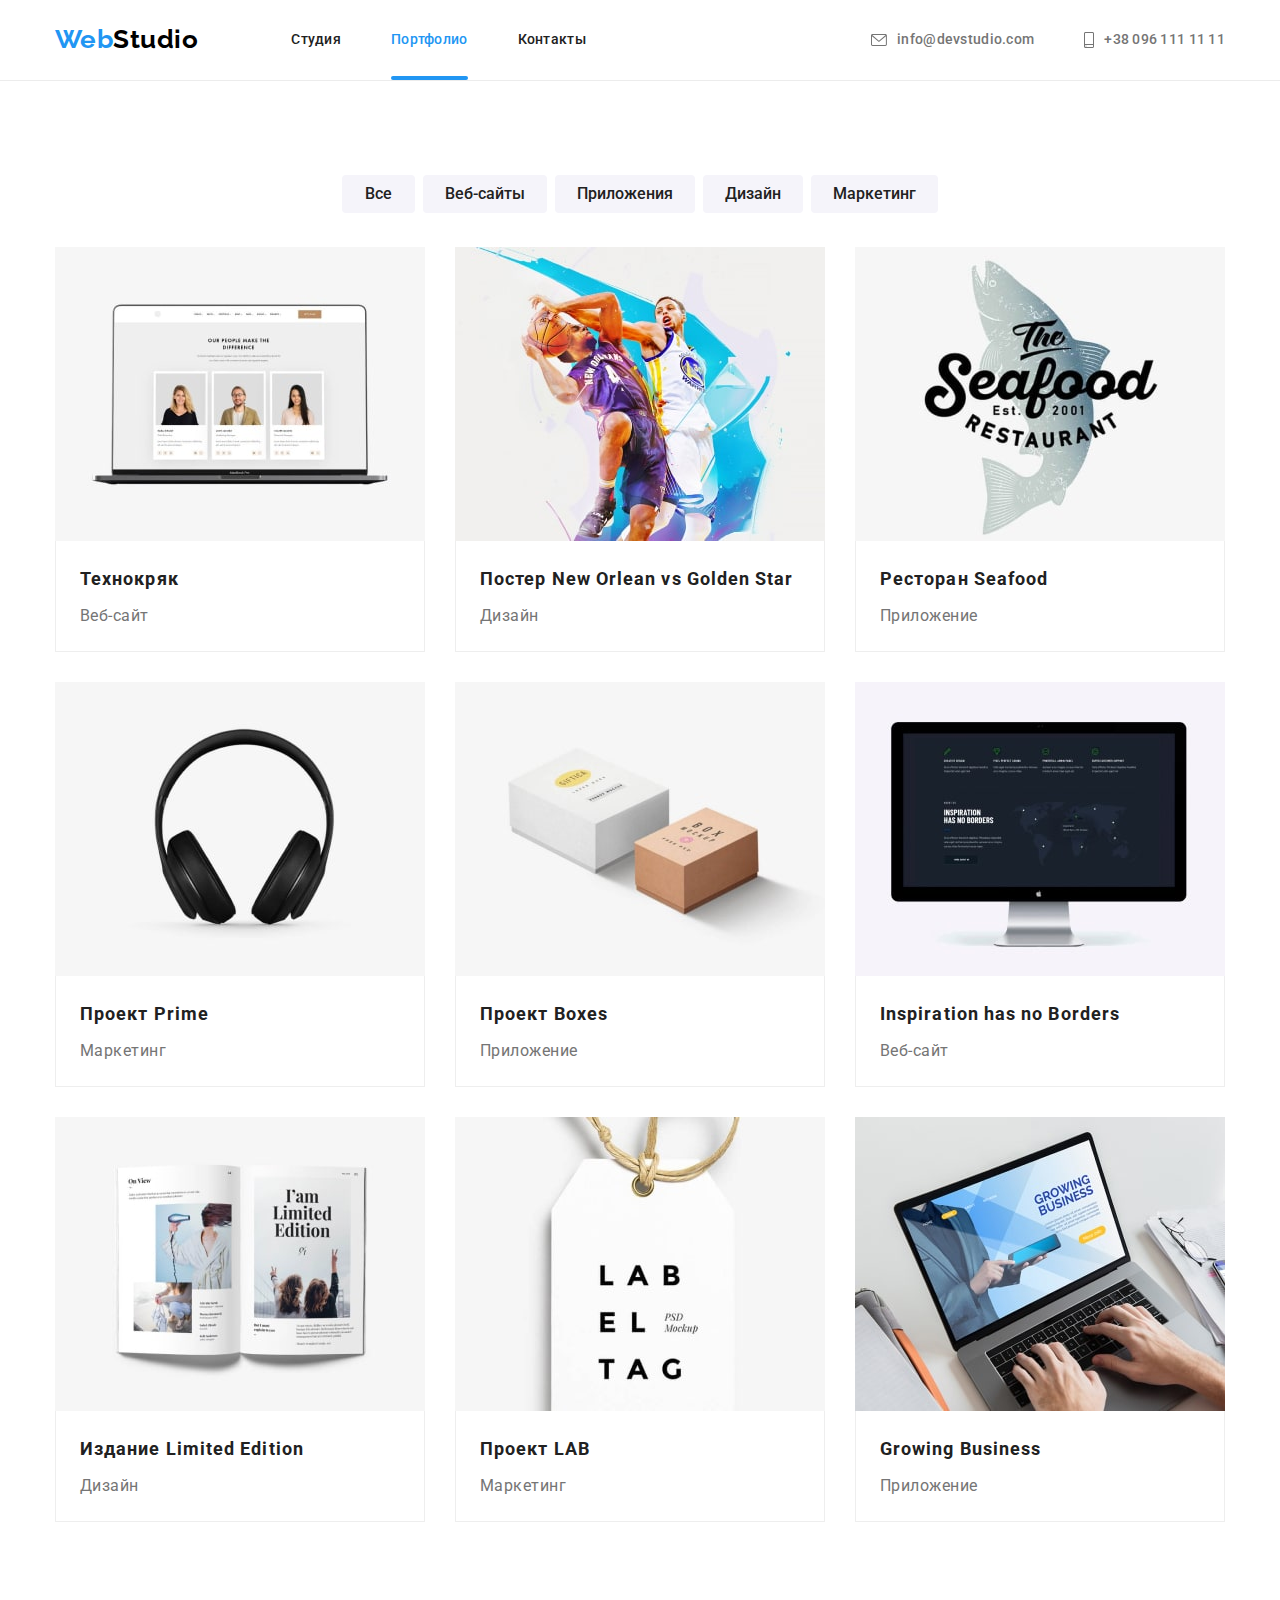
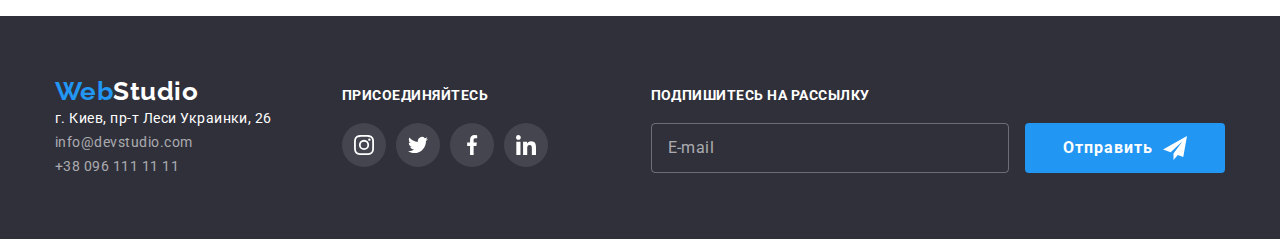
==== commit fe79d8f0: "dz8" ====
--- a/portfolio.html
+++ b/portfolio.html
@@ -240,7 +240,7 @@
                           ./images/portfolio-img/technocrykMob.jpg    1x,
                           ./images/portfolio-img/technocrykMob@2x.jpg 2x
                         "
-                        src="./images/portfolio-img/technocryk.jpg"
+                        src="./images/portfolio-img/technocrykMob.jpg"
                         alt="Технокряк"
                       />
                     </picture>
@@ -273,13 +273,34 @@
               <article class="portfolio-card">
                 <a href="#" class="portfolio__link link">
                   <div class="portfolio-card__thumb">
-                    <img
-                      class="portfolio-card__img img"
-                      src="./images/portfolio-img/poster.jpg"
-                      alt="Постер New Orlean vs Golden Star"
-                      width="370"
-                      height="294"
-                    />
+                    <picture>
+                      <source
+                        srcset="
+                          ./images/portfolio-img/posterDesk.jpg    1x,
+                          ./images/portfolio-img/posterDesk@2x.jpg 2x
+                        "
+                        media="(min-width: 1200px)"
+                        type="image/jpeg"
+                      />
+                      <source
+                        srcset="
+                          ./images/portfolio-img/posterTab.jpg    1x,
+                          ./images/portfolio-img/posterTab@2x.jpg 2x
+                        "
+                        media="(min-width: 768px)"
+                        type="image/jpeg"
+                      />
+                      <img
+                        class="portfolio-card__img img"
+                        srcset="
+                          ./images/portfolio-img/posterMob.jpg    1x,
+                          ./images/portfolio-img/posterMob@2x.jpg 2x
+                        "
+                        src="./images/portfolio-img/posterMob.jpg"
+                        alt="Постер New Orlean vs Golden Star"
+                      />
+                    </picture>
+
                     <div class="portfolio-card__overlay">
                       <p class="portfolio-card__text">
                         Технокряк это современная площадка распространения
@@ -303,13 +324,34 @@
               <article class="portfolio-card">
                 <a href="#" class="portfolio__link link">
                   <div class="portfolio-card__thumb">
-                    <img
-                      class="portfolio-card__img img"
-                      src="./images/portfolio-img/aRestaurant.jpg"
-                      alt="Ресторан Seafood"
-                      width="370"
-                      height="294"
-                    />
+                    <picture>
+                      <source
+                        srcset="
+                          ./images/portfolio-img/aRestaurantDesk.jpg    1x,
+                          ./images/portfolio-img/aRestaurantDesk@2x.jpg 2x
+                        "
+                        media="(min-width: 1200px)"
+                        type="image/jpeg"
+                      />
+                      <source
+                        srcset="
+                          ./images/portfolio-img/aRestaurantTab.jpg    1x,
+                          ./images/portfolio-img/aRestaurantTab@2x.jpg 2x
+                        "
+                        media="(min-width: 768px)"
+                        type="image/jpeg"
+                      />
+                      <img
+                        class="portfolio-card__img img"
+                        srcset="
+                          ./images/portfolio-img/aRestaurantMob.jpg    1x,
+                          ./images/portfolio-img/aRestaurantMob@2x.jpg 2x
+                        "
+                        src="./images/portfolio-img/aRestaurantMob.jpg"
+                        alt="Ресторан Seafood"
+                      />
+                    </picture>
+
                     <div class="portfolio-card__overlay">
                       <p class="portfolio-card__text">
                         Технокряк это современная площадка распространения
@@ -331,13 +373,34 @@
               <article class="portfolio-card">
                 <a href="#" class="portfolio__link link">
                   <div class="portfolio-card__thumb">
-                    <img
-                      class="portfolio-card__img img"
-                      src="./images/portfolio-img/prime.jpg"
-                      alt="Проект Prime"
-                      width="370"
-                      height="294"
-                    />
+                    <picture>
+                      <source
+                        srcset="
+                          ./images/portfolio-img/primeDesk.jpg    1x,
+                          ./images/portfolio-img/primeDesk@2x.jpg 2x
+                        "
+                        media="(min-width: 1200px)"
+                        type="image/jpeg"
+                      />
+                      <source
+                        srcset="
+                          ./images/portfolio-img/primeTab.jpg    1x,
+                          ./images/portfolio-img/primeTab@2x.jpg 2x
+                        "
+                        media="(min-width: 768px)"
+                        type="image/jpeg"
+                      />
+                      <img
+                        class="portfolio-card__img img"
+                        srcset="
+                          ./images/portfolio-img/primeMob.jpg    1x,
+                          ./images/portfolio-img/primeMob@2x.jpg 2x
+                        "
+                        src="./images/portfolio-img/primeMob.jpg"
+                        alt="Проект Prime"
+                      />
+                    </picture>
+
                     <div class="portfolio-card__overlay">
                       <p class="portfolio-card__text">
                         Технокряк это современная площадка распространения
@@ -359,13 +422,34 @@
               <article class="portfolio-card">
                 <a href="#" class="portfolio__link link">
                   <div class="portfolio-card__thumb">
-                    <img
-                      class="portfolio-card__img img"
-                      src="./images/portfolio-img/boxesProject.jpg"
-                      alt="Проект Boxes"
-                      width="370"
-                      height="294"
-                    />
+                    <picture>
+                      <source
+                        srcset="
+                          ./images/portfolio-img/boxesProjectDesk.jpg    1x,
+                          ./images/portfolio-img/boxesProjectDesk@2x.jpg 2x
+                        "
+                        media="(min-width: 1200px)"
+                        type="image/jpeg"
+                      />
+                      <source
+                        srcset="
+                          ./images/portfolio-img/boxesProjectTab.jpg    1x,
+                          ./images/portfolio-img/boxesProjectTab@2x.jpg 2x
+                        "
+                        media="(min-width: 768px)"
+                        type="image/jpeg"
+                      />
+                      <img
+                        class="portfolio-card__img img"
+                        srcset="
+                          ./images/portfolio-img/boxesProjectMob.jpg    1x,
+                          ./images/portfolio-img/boxesProjectMob@2x.jpg 2x
+                        "
+                        src="./images/portfolio-img/boxesProjectMob.jpg"
+                        alt="Проект Boxes"
+                      />
+                    </picture>
+
                     <div class="portfolio-card__overlay">
                       <p class="portfolio-card__text">
                         Технокряк это современная площадка распространения
@@ -387,13 +471,34 @@
               <article class="portfolio-card">
                 <a href="#" class="portfolio__link link">
                   <div class="portfolio-card__thumb">
-                    <img
-                      class="portfolio-card__img img"
-                      src="./images/portfolio-img/inspirationHasNoBorders.jpg"
-                      alt="Inspiration has no Borders"
-                      width="370"
-                      height="294"
-                    />
+                    <picture>
+                      <source
+                        srcset="
+                          ./images/portfolio-img/inspirationHasNoBordersDesk.jpg    1x,
+                          ./images/portfolio-img/inspirationHasNoBordersDesk@2x.jpg 2x
+                        "
+                        media="(min-width: 1200px)"
+                        type="image/jpeg"
+                      />
+                      <source
+                        srcset="
+                          ./images/portfolio-img/inspirationHasNoBordersTab.jpg    1x,
+                          ./images/portfolio-img/inspirationHasNoBordersTab@2x.jpg 2x
+                        "
+                        media="(min-width: 768px)"
+                        type="image/jpeg"
+                      />
+                      <img
+                        class="portfolio-card__img img"
+                        srcset="
+                          ./images/portfolio-img/inspirationHasNoBordersMob.jpg    1x,
+                          ./images/portfolio-img/inspirationHasNoBordersMob@2x.jpg 2x
+                        "
+                        src="./images/portfolio-img/inspirationHasNoBordersMob.jpg"
+                        alt="Inspiration has no Borders"
+                      />
+                    </picture>
+
                     <div class="portfolio-card__overlay">
                       <p class="portfolio-card__text">
                         Технокряк это современная площадка распространения
@@ -417,13 +522,34 @@
               <article class="portfolio-card">
                 <a href="#" class="portfolio__link link">
                   <div class="portfolio-card__thumb">
-                    <img
-                      class="portfolio-card__img img"
-                      src="./images/portfolio-img/limitedEdition.jpg"
-                      alt="Издание Limited Edition"
-                      width="370"
-                      height="294"
-                    />
+                    <picture>
+                      <source
+                        srcset="
+                          ./images/portfolio-img/limitedEditionDesk.jpg    1x,
+                          ./images/portfolio-img/limitedEditionDesk@2x.jpg 2x
+                        "
+                        media="(min-width: 1200px)"
+                        type="image/jpeg"
+                      />
+                      <source
+                        srcset="
+                          ./images/portfolio-img/limitedEditionTab.jpg    1x,
+                          ./images/portfolio-img/limitedEditionTab@2x.jpg 2x
+                        "
+                        media="(min-width: 768px)"
+                        type="image/jpeg"
+                      />
+                      <img
+                        class="portfolio-card__img img"
+                        srcset="
+                          ./images/portfolio-img/limitedEditionMob.jpg    1x,
+                          ./images/portfolio-img/limitedEditionMob@2x.jpg 2x
+                        "
+                        src="./images/portfolio-img/limitedEditionMob.jpg"
+                        alt="Издание Limited Edition"
+                      />
+                    </picture>
+
                     <div class="portfolio-card__overlay">
                       <p class="portfolio-card__text">
                         Технокряк это современная площадка распространения
@@ -447,13 +573,34 @@
               <article class="portfolio-card">
                 <a href="#" class="portfolio__link link">
                   <div class="portfolio-card__thumb">
-                    <img
-                      class="portfolio-card__img img"
-                      src="./images/portfolio-img/labProject.jpg"
-                      alt="Проект LAB"
-                      width="370"
-                      height="294"
-                    />
+                    <picture>
+                      <source
+                        srcset="
+                          ./images/portfolio-img/labProjectDesk.jpg    1x,
+                          ./images/portfolio-img/labProjectDesk@2x.jpg 2x
+                        "
+                        media="(min-width: 1200px)"
+                        type="image/jpeg"
+                      />
+                      <source
+                        srcset="
+                          ./images/portfolio-img/labProjectTab.jpg    1x,
+                          ./images/portfolio-img/labProjectTab@2x.jpg 2x
+                        "
+                        media="(min-width: 768px)"
+                        type="image/jpeg"
+                      />
+                      <img
+                        class="portfolio-card__img img"
+                        srcset="
+                          ./images/portfolio-img/labProjectMob.jpg    1x,
+                          ./images/portfolio-img/labProjectMob@2x.jpg 2x
+                        "
+                        src="./images/portfolio-img/labProjectMob.jpg"
+                        alt="Проект LAB"
+                      />
+                    </picture>
+
                     <div class="portfolio-card__overlay">
                       <p class="portfolio-card__text">
                         Технокряк это современная площадка распространения
@@ -475,13 +622,34 @@
               <article class="portfolio-card">
                 <a href="#" class="portfolio__link link">
                   <div class="portfolio-card__thumb">
-                    <img
-                      class="portfolio-card__img img"
-                      src="./images/portfolio-img/growingBusiness.jpg"
-                      alt="Growing Business"
-                      width="370"
-                      height="294"
-                    />
+                    <picture>
+                      <source
+                        srcset="
+                          ./images/portfolio-img/growingBusinessDesk.jpg    1x,
+                          ./images/portfolio-img/growingBusinessDesk@2x.jpg 2x
+                        "
+                        media="(min-width: 1200px)"
+                        type="image/jpeg"
+                      />
+                      <source
+                        srcset="
+                          ./images/portfolio-img/growingBusinessTab.jpg    1x,
+                          ./images/portfolio-img/growingBusinessTab@2x.jpg 2x
+                        "
+                        media="(min-width: 768px)"
+                        type="image/jpeg"
+                      />
+                      <img
+                        class="portfolio-card__img img"
+                        srcset="
+                          ./images/portfolio-img/growingBusinessMob.jpg    1x,
+                          ./images/portfolio-img/growingBusinessMob@2x.jpg 2x
+                        "
+                        src="./images/portfolio-img/growingBusinessMob.jpg"
+                        alt="Growing Business"
+                      />
+                    </picture>
+
                     <div class="portfolio-card__overlay">
                       <p class="portfolio-card__text">
                         Технокряк это современная площадка распространения
--- a/css/main.min.css
+++ b/css/main.min.css
@@ -1,4 +1,4 @@
 :root{--primary-text-color: #757575;--title-text-color: #212121;--accent-color: #2196f3;--accent-color-button: #188ce8;--primary-whait-color: #ffffff;--primary-black-color: #000000;--color-with-transparency: rgba(255, 255, 255, 0.6);--color-section-background: #2f303a;--color-section-bg: #f5f4fa;--color-liane-header: #ececec;--color-liane-card: #eeeeee;--color-icon: #afb1b8;--bg-element-specialty: rgba(47, 48, 58, 0.8);--bg-cardHover-portfolio: rgba(33, 150, 243, 0.9);--bg-modal: rgba(0, 0, 0, 0.2);--hero-gradient: rgba(47, 48, 58, 0.4);--bg-social-footer: rgba(255, 255, 255, 0.1);--color-icon-modal: rgba(0, 0, 0, 0.1);--color-border-subscription: rgba(255, 255, 255, 0.3);--color-border-form: rgba(33, 33, 33, 0.2);--color-texterea-placeholder: rgba(117, 117, 117, 0.5);--primary-card-shadow: 0px 1px 3px rgba(0, 0, 0, 0.12),
     0px 1px 1px rgba(0, 0, 0, 0.14), 0px 2px 1px rgba(0, 0, 0, 0.2);--primary-shadow-hover: 0px 4px 4px rgba(0, 0, 0, 0.25);--card-shadov-portfolio: 0px 1px 1px rgba(0, 0, 0, 0.12),
-    0px 4px 4px rgba(0, 0, 0, 0.06), 1px 4px 6px rgba(0, 0, 0, 0.16);--shadov-btn-footer: 0px 4px 4px rgba(0, 0, 0, 0.15)}h1,h2,h3,p,ul{margin:0;padding:0}.img{display:block;max-width:100%;height:auto}.list{list-style:none}.link{text-decoration:none;color:inherit;outline:0px}.input:focus{outline:none}.visually-hidden{position:absolute;width:1px;height:1px;margin:-1px;border:0;padding:0;white-space:nowrap;clip-path:inset(100%);clip:rect(0 0 0 0);overflow:hidden}body{font-family:'Roboto', sans-serif;letter-spacing:0.03em;background-color:var(--primary-whait-color);color:var(--primary-text-color)}@media screen and (max-width: 767px){body.modal-open{overflow:hidden}}.container{width:100%;margin-right:auto;margin-left:auto;padding:60px 15px;outline:1px solid red}@media screen and (min-width: 320px){.container{min-width:320px}}@media screen and (min-width: 480px){.container{width:480px}}@media screen and (min-width: 768px){.container{width:768px}}@media screen and (min-width: 1200px){.container{width:1200px;padding:94px 15px}}.section-title{margin-bottom:30px;font-size:28px;line-height:1.18;text-align:center;color:var(--title-text-color)}@media screen and (min-width: 1200px){.section-title{margin-bottom:50px;font-size:36px;line-height:1.17}}.button{display:inline-flex;align-items:center;font-weight:500;font-size:16px;line-height:1.62;padding:10px 32px;border:0;background-color:var(--primary-whait-color);color:var(--title-text-color);border-radius:4px;cursor:pointer;outline:0px}.button--primary{background-color:var(--accent-color);color:var(--primary-whait-color);transition:background-color 250ms cubic-bezier(0.4, 0, 0.2, 1),color 250ms cubic-bezier(0.4, 0, 0.2, 1)}.button--primary:hover,.button--primary:focus{background-color:var(--accent-color-button);color:var(--primary-whait-color)}.button--secondary{padding:6px 22px;background-color:var(--color-section-bg);transition:background-color 250ms cubic-bezier(0.4, 0, 0.2, 1),color 250ms cubic-bezier(0.4, 0, 0.2, 1),box-shadow 250ms cubic-bezier(0.4, 0, 0.2, 1)}.button--secondary:hover,.button--secondary:focus{background-color:var(--accent-color);color:var(--primary-whait-color);box-shadow:var(--primary-shadow-hover)}.page-header{position:relative}.page-header__container{display:flex;align-items:center;min-height:60px;padding-top:0;padding-bottom:0}.page-header__button-open{margin-left:auto;padding:0}.page-header__button-open:hover,.page-header__button-open:focus{fill:var(--accent-color)}@media screen and (min-width: 768px){.page-header{border-bottom:1px solid var(--color-liane-header);min-height:80px}.page-header__button-open,.page-header__menu{display:none}}.logo{font-family:'Raleway', sans-serif;font-weight:700;font-size:24px;line-height:1.17;color:var(--primary-black-color)}.logo--blue{color:var(--accent-color)}@media screen and (min-width: 1200px){.logo{font-weight:700;font-size:26px;line-height:1.2}}.site-nav{display:flex;margin-left:88px}@media screen and (max-width: 767px){.site-nav{display:none}}@media screen and (min-width: 1200px){.site-nav{margin-left:93px}}.site-nav__item+.site-nav__item{margin-left:50px}.site-nav__link{position:relative;display:block;padding-top:32px;padding-bottom:32px;font-weight:500;font-size:14px;line-height:1.14;letter-spacing:.02em;color:var(--title-text-color);transition:color 250ms cubic-bezier(0.4, 0, 0.2, 1)}.site-nav__link:hover,.site-nav__link:focus{color:var(--accent-color)}.site-nav__link--current{color:var(--accent-color)}.site-nav__link--current::after{content:'';display:block;position:absolute;bottom:0;left:0;width:100%;height:4px;border-radius:2px;background-color:var(--accent-color)}.contact{margin-left:auto}.contact__link{display:flex;align-items:center;font-weight:500;font-size:12px;line-height:1.67;letter-spacing:.02em;color:var(--primary-text-color);transition:color 250ms cubic-bezier(0.4, 0, 0.2, 1)}.contact__item+.contact__item{margin-top:10px}.contact__link:hover,.contact__link:focus{color:var(--accent-color)}.contact__icon{fill:currentColor;margin-right:8px;transition:fill 250ms cubic-bezier(0.4, 0, 0.2, 1)}.contact__icon--mailto{width:14px;height:10px}.contact__icon--tel{width:10px;height:14px}.contact__icon:hover,.contact__icon:focus{fill:var(--accent-color)}@media screen and (max-width: 767px){.contact{display:none}.contact__icon{margin-right:8px}}@media screen and (min-width: 1200px){.contact{display:flex;margin-left:auto}.contact__item+.contact__item{margin-top:0;margin-left:50px}.contact__link{font-weight:500;font-size:14px;line-height:1.14;letter-spacing:.02em}.contact__icon--mailto{width:16px;height:12px}.contact__icon--tel{width:10px;height:16px}.contact__icon{margin-right:10px}}.menu{position:fixed;top:0;left:0;width:100%;height:100%;z-index:9;overflow-y:scroll;background-color:var(--primary-whait-color)}.menu__container{display:flex;flex-direction:column;justify-content:space-between;height:100%;padding:48px 40px}.menu__button-close{position:absolute;top:10px;right:15px;padding:0}.menu__button-close:hover,.menu__button-close:focus{fill:var(--accent-color)}.menu__list{font-weight:500;font-size:40px;line-height:1.175;letter-spacing:.02em;color:var(--title-text-color)}.menu-nav__item{margin-bottom:32px}.menu-nav__link:hover,.menu-nav__link:focus{color:var(--accent-color)}.menu-nav__link--current{color:var(--accent-color)}.menu-contact__item+.menu-contact__item{margin-top:32px}.menu-contact__item--tel{font-size:34px;line-height:40px;color:var(--accent-color)}.menu-contact__item--mailto{font-size:24px;line-height:28px;color:var(--primary-text-color)}.menu-social{margin-top:64px;display:flex;font-size:18px;line-height:22px;color:var(--accent-color)}.menu-social__item{padding:0 10px;border-right:1px solid rgba(33,33,33,0.2)}.menu-social__item:last-child{padding-right:0;border-right:none}.menu-social__item:first-child{padding-left:0}.hero{max-width:480px;height:400px;margin-left:auto;margin-right:auto;align-items:center;background-color:var(--color-section-background);background-image:linear-gradient(to right, var(--hero-gradient), var(--hero-gradient)),url(../images/index-img/HeaderMob.jpg);background-position:center;background-size:480px 400px}@media (min-device-pixel-ratio: 2), (min-resolution: 192dpi), (min-resolution: 2dppx){.hero{background-image:url(../images/index-img/HeaderMob@2x.jpg)}}.hero__container{padding-top:118px;padding-bottom:118px;text-align:center}.hero__title{margin-bottom:30px;font-weight:900;font-size:26px;line-height:1.62;letter-spacing:.06em;text-transform:uppercase;color:var(--primary-whait-color)}.hero__button--primary{font-weight:700;font-size:16px;line-height:1.87;letter-spacing:.06em;align-items:center;box-shadow:var(--primary-shadow-hover)}@media screen and (min-width: 768px){.hero{max-width:768px;background-image:url(../images/index-img/HeaderTab.jpg);background-size:768px 400px}}@media screen and (min-width: 768px) and (min-device-pixel-ratio: 2), screen and (min-width: 768px) and (min-resolution: 192dpi), screen and (min-width: 768px) and (min-resolution: 2dppx){.hero{background-image:url(../images/index-img/HeaderTab@2x.jpg)}}@media screen and (min-width: 1200px){.hero{max-width:1600px;height:600px;background-image:url(../images/index-img/HeaderDesk.jpg);background-size:1600px 600px}}@media screen and (min-width: 1200px) and (min-device-pixel-ratio: 2), screen and (min-width: 1200px) and (min-resolution: 192dpi), screen and (min-width: 1200px) and (min-resolution: 2dppx){.hero{background-image:url(../images/index-img/HeaderDesk@2x.jpg)}}@media screen and (min-width: 1200px){.hero__container{padding-top:200px;padding-bottom:200px}.hero__title{font-size:44px;line-height:1.36}}.features__list{margin-bottom:-30px}@media screen and (min-width: 768px){.features__list{display:flex;flex-wrap:wrap;margin-left:-30px}}.features__item{width:100%;margin-bottom:30px}@media screen and (min-width: 768px){.features__item{flex-basis:calc((100% - 60px) / 2);margin-left:30px}}@media screen and (min-width: 1200px){.features__item{flex-basis:calc((100% - 120px) / 4)}}.features__subtitle{margin-bottom:10px;text-align:center;font-size:14px;line-height:1.14;text-transform:uppercase;color:var(--title-text-color)}@media screen and (min-width: 768px){.features__subtitle{text-align:left}}.features__text{font-size:14px;line-height:1.71}.features__icon{width:100%;height:120px;padding-top:25px;padding-bottom:25px;margin-bottom:30px;border-radius:4px;background-color:var(--color-section-bg)}@media screen and (max-width: 1199px){.specialty{display:none}}.specialty__container{padding-top:0;text-align:center}.specialty__list{position:relative;display:flex}.specialty__item+.specialty__item{margin-left:30px}.specialty__subtitle{position:absolute;bottom:0px;padding-top:27px;padding-bottom:27px;min-width:370px;font-size:14px;line-height:1.14;color:var(--primary-whait-color);background-color:var(--bg-element-specialty)}.team{background-color:var(--color-section-bg)}.team__list{margin-bottom:-30px}@media screen and (min-width: 768px){.team__list{display:flex;flex-wrap:wrap;margin-left:-30px}}.team__item{width:100%;margin-bottom:30px}@media screen and (min-width: 768px){.team__item{flex-basis:calc((100% - 60px) / 2);margin-left:30px}}@media screen and (min-width: 1200px){.team__item{flex-basis:calc((100% - 120px) / 4)}}.team .team-card{margin-left:auto;margin-right:auto;padding-bottom:30px;text-align:center;background-color:var(--primary-whait-color);box-shadow:var(--primary-card-shadow);border-radius:0px 0px 4px 4px}.team .team-card__img{margin-bottom:30px}@media screen and (min-width: 480px){.team .team-card__img{width:450px;height:460px}}@media screen and (min-width: 768px){.team .team-card__img{width:354px;height:374px}}@media screen and (min-width: 1200px){.team .team-card__img{width:270px;height:260px}}.team .team-card__subtitle{margin-bottom:10px;font-weight:500;font-size:16px;line-height:1.19;color:var(--title-text-color)}.team .team-card__text{font-size:16px;line-height:1.19;margin-bottom:16px}.team .team-social{display:flex;justify-content:center;color:var(--color-icon)}.team .team-social__item{width:44px;height:44px;padding:12px;justify-content:center;border-radius:50%;background-color:var(--primary-whait-color);transition:background-color 250ms cubic-bezier(0.4, 0, 0.2, 1),color 250ms cubic-bezier(0.4, 0, 0.2, 1)}.team .team-social__icon{width:20px;height:20px;fill:currentColor}.team .team-social__item+.team .team-social__item{margin-left:10px}.team .team-social__item:hover,.team .team-social__item:focus{background-color:var(--accent-color);color:var(--primary-whait-color)}.clients__title{margin-bottom:50px}.clients__list{display:flex;flex-wrap:wrap}.clients__item{display:flex;align-items:center;justify-content:center;margin-right:30px;margin-bottom:30px;height:92px;border:1px solid var(--color-icon);border-radius:4px;color:var(--color-icon);transition:color 250ms cubic-bezier(0.4, 0, 0.2, 1),border 250ms cubic-bezier(0.4, 0, 0.2, 1)}.clients__icon{fill:currentColor}.clients__item:hover,.clients__item:focus{color:var(--accent-color);border:1px solid var(--accent-color)}@media screen and (max-width: 767px){.clients__item{flex-basis:calc((100% - 30px) / 2)}.clients__item:nth-child(2n){margin-right:0}.clients__item:nth-last-child(-n+2){margin-bottom:0}}@media screen and (min-width: 768px) and (max-width: 1199px){.clients__item{flex-basis:calc((100% - 60px) / 3)}.clients__item:nth-child(3n){margin-right:0}.clients__item:nth-last-child(-n+3){margin-bottom:0}}@media screen and (min-width: 1200px){.clients__item{width:170px;margin:0}.clients__item+.clients__item{margin-left:30px}}.footer{background-color:var(--color-section-background)}.footer__container{text-align:center;padding-top:60px;padding-bottom:60px}@media screen and (min-width: 768px){.footer__container{display:flex;align-items:baseline;justify-content:space-between;flex-wrap:wrap}}@media screen and (min-width: 1200px){.footer__container{text-align:left}}.footer__logo{margin-bottom:20px}.footer__link{color:var(--primary-whait-color)}.address{margin-bottom:60px;font-style:normal;font-size:14px;line-height:1.714}@media screen and (min-width: 1200px){.address{margin-bottom:0}}.address__adds{margin-bottom:9px}.address__webmail{margin-bottom:9px}.address__webmail,.address__phone{color:var(--color-with-transparency)}.address__link{transition:color 250ms cubic-bezier(0.4, 0, 0.2, 1)}.address__link:hover,.address__link:focus{color:var(--accent-color)}.footer-social{display:flex;flex-direction:column}@media screen and (max-width: 1199px){.footer-social{align-items:center;margin-bottom:60px}}@media screen and (min-width: 1200px){.footer-social{margin-left:70px}}.footer-social__title{margin-bottom:20px;font-size:14px;line-height:1.17;color:var(--primary-whait-color)}.footer-social__list{display:flex;color:var(--color-icon)}.footer-social__item{width:44px;height:44px;padding:12px;justify-content:center;border-radius:50%;color:var(--primary-whait-color);background-color:var(--bg-social-footer);transition:background-color 250ms cubic-bezier(0.4, 0, 0.2, 1)}.footer-social__item+.footer-social__item{margin-left:10px}.footer-social__icon{width:20px;height:20px;fill:currentColor}.footer-social__item:hover,.footer-social__item:focus{background-color:var(--accent-color)}.subscription{display:flex;flex-direction:column;flex-wrap:wrap}@media screen and (min-width: 768px){.subscription{min-width:450px;margin-left:auto;margin-right:auto}}@media screen and (min-width: 1200px){.subscription{margin-right:0}}.subscription__title{margin-bottom:20px;font-size:14px;line-height:1.17;color:var(--primary-whait-color)}.subscription__input{width:100%;padding:15px 16px;background-color:inherit;color:var(--primary-whait-color);border:1px solid var(--color-border-subscription);border-radius:4px;transition:filter 250ms cubic-bezier(0.4, 0, 0.2, 1)}@media screen and (min-width: 1200px){.subscription__input{width:358px}}.subscription__input:hover,.subscription__input:focus{filter:drop-shadow(var(--shadov-btn-footer))}.subscription__input::placeholder{font-size:16px;line-height:1.25;letter-spacing:.03em;color:var(--color-with-transparency)}.subscription__icon{width:24px;height:24px;margin-left:10px}.button__subscription{min-width:200px;padding:10px 29px;margin-top:20px;font-weight:700;font-size:16px;line-height:1.87;letter-spacing:.06em;fill:currentColor;transition:box-shadow 250ms cubic-bezier(0.4, 0, 0.2, 1)}@media screen and (min-width: 1200px){.button__subscription{margin-left:12px;margin-top:0}}.button__subscription__subscription:hover,.button__subscription__subscription:focus{box-shadow:var(--shadov-btn-footer)}.filtet{display:flex;align-items:center;flex-wrap:wrap;margin-left:-8px;margin-top:-15px;margin-bottom:40px}@media screen and (min-width: 768px){.filtet{justify-content:center;margin-bottom:30px}}@media screen and (min-width: 1200px){.filtet{margin-bottom:34px}}.filtet__button{min-width:73px}.filtet__item{margin-left:8px;margin-top:15px}.portfolio{display:flex;flex-wrap:wrap;margin-right:-30px;margin-bottom:-30px}@media screen and (max-width: 767px){.portfolio{margin-right:0}}.portfolio__item{margin-bottom:30px;transition:box-shadow 250ms cubic-bezier(0.4, 0, 0.2, 1)}@media screen and (min-width: 768px){.portfolio__item{flex-basis:calc((100% - 60px) / 2);margin-right:30px;margin-bottom:30px}}@media screen and (min-width: 1200px){.portfolio__item{flex-basis:calc((100% - 90px) / 3)}}.portfolio__item:hover,.portfolio__item:focus{box-shadow:var(--card-shadov-portfolio)}.portfolio-card__content{padding:20px 24px;border-right:1px solid var(--color-liane-card);border-bottom:1px solid var(--color-liane-card);border-left:1px solid var(--color-liane-card)}@media screen and (min-width: 480px){.portfolio-card__img{width:450px;height:294px}}@media screen and (min-width: 768px){.portfolio-card__img{width:354px}}@media screen and (min-width: 1200px){.portfolio-card__img{width:370px}}.portfolio-card__title{margin-bottom:4px;font-size:18px;line-height:2;letter-spacing:.06em;color:var(--title-text-color)}.portfolio-card__title--first{margin-bottom:40px}.portfolio-card__subtext{font-size:16px;line-height:1.87}.portfolio-card__thumb{position:relative;overflow:hidden}@media screen and (max-width: 767px){.portfolio-card__overlay{display:none}}@media screen and (min-width: 768px){.portfolio-card__overlay{position:absolute;top:0;left:0;width:100%;height:100%;background-color:var(--bg-cardHover-portfolio);transform:translateY(100%);overflow:auto;transition:transform 250ms cubic-bezier(0.4, 0, 0.2, 1)}.portfolio-card__text{position:absolute;top:50%;left:50%;min-width:322px;height:100%;padding:63px 24px;transform:translate(-50%, -50%);font-size:18px;line-height:1.56;color:var(--primary-whait-color);opacity:0;transition:opacity 250ms cubic-bezier(0.4, 0, 0.2, 1)}.portfolio-card:hover .portfolio-card__text,.portfolio-card:focus .portfolio-card__text{opacity:1}.portfolio-card:hover .portfolio-card__overlay,.portfolio-card-card:focus .portfolio-card__overlay{transform:translateY(0)}}.backdrop{position:fixed;top:0;left:0;width:100%;height:100%;background-color:var(--bg-modal);opacity:1;overflow-y:auto;transition:opacity 250ms cubic-bezier(0.4, 0, 0.2, 1)}.is-hidden{pointer-events:none;opacity:0}.modal{position:fixed;margin:93px 15px;border-radius:4px;background-color:var(--primary-whait-color);box-shadow:var(--primary-card-shadow)}@media screen and (min-width: 480px){.modal{position:absolute;top:50%;left:50%;width:450px;min-height:609px;margin:0;transform:translate(-50%, -50%) scale(1);transition:transform 250ms cubic-bezier(0.4, 0, 0.2, 1)}}@media screen and (min-width: 1200px){.modal{width:528px;min-height:581px}}.is-hidden .modal{transform:translate(-50%, -50%) scale(0.8)}.button-close{position:absolute;top:8px;right:8px;width:30px;height:30px;padding:0;justify-content:center;border-radius:50%;color:var(--primary-black-color);border:1px solid var(--color-icon-modal);transition:fill 250ms cubic-bezier(0.4, 0, 0.2, 1)}.button-close:hover,.button-close:focus{fill:var(--accent-color)}.form{max-width:448px;margin:40px;font-size:12px;line-height:1.17;letter-spacing:.01em}.form__title{margin-bottom:12px;font-size:20px;line-height:1.15;text-align:center;color:var(--title-text-color)}.form__fild{display:flex;flex-direction:column;margin-bottom:10px}.form__label{margin-bottom:4px}.form__input{width:100%;height:40px;padding:12px 12px 12px 42px;border:1px solid var(--color-border-form);border-radius:4px;transition:border 250ms cubic-bezier(0.4, 0, 0.2, 1)}.form__input:hover,.form__input:focus{border:1px solid var(--accent-color)}.form__auxiliary{position:relative}.form__icon{position:absolute;top:50%;left:12px;width:18px;height:18px;transform:translateY(-50%);transition:fill 250ms cubic-bezier(0.4, 0, 0.2, 1)}.form__form--textarea{margin-bottom:20px}.form__input--textarea{height:120px;padding:12px 16px;resize:none}.form__input--textarea::placeholder{color:var(--color-texterea-placeholder)}.form__input:hover+.form__icon,.form__input:focus+.form__icon{fill:var(--accent-color)}.form__button{display:block;margin:auto;padding:10px 55px;font-size:16px;line-height:1.87;letter-spacing:.06em}.checkbox__label{display:inline-block;margin-bottom:30px;font-size:12px;line-height:1.167;letter-spacing:.03em}@media screen and (min-width: 480px){.checkbox__label{display:flex;align-items:center;justify-content:space-evenly;min-height:15px}}@media screen and (min-width: 1200px){.checkbox__label{font-size:14px;min-height:24px;line-height:1.71}}.checkbox__icon{width:15px;height:15px;border:1px solid var(--title-text-color);border-radius:2px;fill:var(--primary-whait-color)}.checkbox__link{color:var(--accent-color)}.checkbox__input:checked+.checkbox__icon{background-color:var(--accent-color);border:none;border-radius:2px}
+    0px 4px 4px rgba(0, 0, 0, 0.06), 1px 4px 6px rgba(0, 0, 0, 0.16);--shadov-btn-footer: 0px 4px 4px rgba(0, 0, 0, 0.15)}h1,h2,h3,p,ul{margin:0;padding:0}.img{display:block;max-width:100%;height:auto}.list{list-style:none}.link{text-decoration:none;color:inherit;outline:0px}.input:focus{outline:none}.visually-hidden{position:absolute;width:1px;height:1px;margin:-1px;border:0;padding:0;white-space:nowrap;clip-path:inset(100%);clip:rect(0 0 0 0);overflow:hidden}body{font-family:'Roboto', sans-serif;letter-spacing:0.03em;background-color:var(--primary-whait-color);color:var(--primary-text-color)}@media screen and (max-width: 767px){body.modal-open{overflow:hidden}}.container{width:100%;margin-right:auto;margin-left:auto;padding:60px 15px}@media screen and (min-width: 320px){.container{min-width:320px}}@media screen and (min-width: 480px){.container{width:480px}}@media screen and (min-width: 768px){.container{width:768px}}@media screen and (min-width: 1200px){.container{width:1200px;padding:94px 15px}}.section-title{margin-bottom:30px;font-size:28px;line-height:1.18;text-align:center;color:var(--title-text-color)}@media screen and (min-width: 1200px){.section-title{margin-bottom:50px;font-size:36px;line-height:1.17}}.button{display:inline-flex;align-items:center;justify-content:center;font-weight:500;font-size:16px;line-height:1.62;padding:10px 32px;border:0;background-color:var(--primary-whait-color);color:var(--title-text-color);border-radius:4px;cursor:pointer;outline:0px}.button--primary{background-color:var(--accent-color);color:var(--primary-whait-color);transition:background-color 250ms cubic-bezier(0.4, 0, 0.2, 1),color 250ms cubic-bezier(0.4, 0, 0.2, 1)}.button--primary:hover,.button--primary:focus{background-color:var(--accent-color-button);color:var(--primary-whait-color)}.button--secondary{padding:6px 22px;background-color:var(--color-section-bg);transition:background-color 250ms cubic-bezier(0.4, 0, 0.2, 1),color 250ms cubic-bezier(0.4, 0, 0.2, 1),box-shadow 250ms cubic-bezier(0.4, 0, 0.2, 1)}.button--secondary:hover,.button--secondary:focus{background-color:var(--accent-color);color:var(--primary-whait-color);box-shadow:var(--primary-shadow-hover)}.page-header{position:relative;border-bottom:1px solid var(--color-liane-header)}.page-header__container{display:flex;align-items:center;min-height:60px;padding-top:0;padding-bottom:0}.page-header__button-open{margin-left:auto;padding:0}.page-header__button-open:hover,.page-header__button-open:focus{fill:var(--accent-color)}@media screen and (min-width: 768px){.page-header{min-height:80px}.page-header__button-open,.page-header__menu{display:none}}.logo{font-family:'Raleway', sans-serif;font-weight:700;font-size:24px;line-height:1.17;color:var(--primary-black-color)}.logo--blue{color:var(--accent-color)}@media screen and (min-width: 1200px){.logo{font-weight:700;font-size:26px;line-height:1.2}}.site-nav{display:flex;margin-left:88px}@media screen and (max-width: 767px){.site-nav{display:none}}@media screen and (min-width: 1200px){.site-nav{margin-left:93px}}.site-nav__item+.site-nav__item{margin-left:50px}.site-nav__link{position:relative;display:block;padding-top:32px;padding-bottom:32px;font-weight:500;font-size:14px;line-height:1.14;letter-spacing:.02em;color:var(--title-text-color);transition:color 250ms cubic-bezier(0.4, 0, 0.2, 1)}.site-nav__link:hover,.site-nav__link:focus{color:var(--accent-color)}.site-nav__link--current{color:var(--accent-color)}.site-nav__link--current::after{content:'';display:block;position:absolute;bottom:0;left:0;width:100%;height:4px;border-radius:2px;background-color:var(--accent-color)}.contact{margin-left:auto}.contact__link{display:flex;align-items:center;font-weight:500;font-size:12px;line-height:1.67;letter-spacing:.02em;color:var(--primary-text-color);transition:color 250ms cubic-bezier(0.4, 0, 0.2, 1)}.contact__item+.contact__item{margin-top:10px}.contact__link:hover,.contact__link:focus{color:var(--accent-color)}.contact__icon{fill:currentColor;margin-right:8px;transition:fill 250ms cubic-bezier(0.4, 0, 0.2, 1)}.contact__icon--mailto{width:14px;height:10px}.contact__icon--tel{width:10px;height:14px}.contact__icon:hover,.contact__icon:focus{fill:var(--accent-color)}@media screen and (max-width: 767px){.contact{display:none}.contact__icon{margin-right:8px}}@media screen and (min-width: 1200px){.contact{display:flex;margin-left:auto}.contact__item+.contact__item{margin-top:0;margin-left:50px}.contact__link{font-weight:500;font-size:14px;line-height:1.14;letter-spacing:.02em}.contact__icon--mailto{width:16px;height:12px}.contact__icon--tel{width:10px;height:16px}.contact__icon{margin-right:10px}}.menu{position:fixed;top:0;left:0;width:100%;height:100%;z-index:9;overflow-y:auto;background-color:var(--primary-whait-color)}.menu__container{display:flex;flex-direction:column;justify-content:space-between;height:100%;padding:48px 40px}.menu__button-close{position:absolute;top:10px;right:15px;padding:0}.menu__button-close:hover,.menu__button-close:focus{fill:var(--accent-color)}.menu__list{font-weight:500;font-size:40px;line-height:1.175;letter-spacing:.02em;color:var(--title-text-color)}.menu-nav__item{margin-bottom:32px}.menu-nav__link:hover,.menu-nav__link:focus{color:var(--accent-color)}.menu-nav__link--current{color:var(--accent-color)}.menu-contact__item+.menu-contact__item{margin-top:32px}.menu-contact__item--tel{font-size:34px;line-height:40px;color:var(--accent-color)}.menu-contact__item--mailto{font-size:24px;line-height:28px;color:var(--primary-text-color)}.menu-social{margin-top:64px;display:flex;font-size:18px;line-height:22px;color:var(--accent-color)}.menu-social__item{padding:0 10px;border-right:1px solid rgba(33,33,33,0.2)}.menu-social__item:last-child{padding-right:0;border-right:none}.menu-social__item:first-child{padding-left:0}.hero{max-width:480px;height:400px;margin-left:auto;margin-right:auto;align-items:center;background-color:var(--color-section-background);background-image:linear-gradient(to right, var(--hero-gradient), var(--hero-gradient)),url(../images/index-img/HeaderMob.jpg);background-repeat:no-repeat;background-position:center;background-size:480px 400px}@media (min-device-pixel-ratio: 2), (min-resolution: 192dpi), (min-resolution: 2dppx){.hero{background-image:url(../images/index-img/HeaderMob@2x.jpg)}}.hero__container{padding-top:118px;padding-bottom:118px;text-align:center}.hero__title{margin-bottom:30px;font-weight:900;font-size:26px;line-height:1.62;letter-spacing:.06em;text-transform:uppercase;color:var(--primary-whait-color)}.hero__button--primary{font-weight:700;font-size:16px;line-height:1.87;letter-spacing:.06em;align-items:center;box-shadow:var(--primary-shadow-hover)}@media screen and (min-width: 768px){.hero{max-width:768px;background-image:url(../images/index-img/HeaderTab.jpg);background-size:768px 400px}}@media screen and (min-width: 768px) and (min-device-pixel-ratio: 2), screen and (min-width: 768px) and (min-resolution: 192dpi), screen and (min-width: 768px) and (min-resolution: 2dppx){.hero{background-image:url(../images/index-img/HeaderTab@2x.jpg)}}@media screen and (min-width: 1200px){.hero{max-width:1600px;height:600px;background-image:url(../images/index-img/HeaderDesk.jpg);background-size:1600px 600px}}@media screen and (min-width: 1200px) and (min-device-pixel-ratio: 2), screen and (min-width: 1200px) and (min-resolution: 192dpi), screen and (min-width: 1200px) and (min-resolution: 2dppx){.hero{background-image:url(../images/index-img/HeaderDesk@2x.jpg)}}@media screen and (min-width: 1200px){.hero__container{padding-top:200px;padding-bottom:200px}.hero__title{font-size:44px;line-height:1.36}}.features__list{margin-bottom:-30px}@media screen and (min-width: 768px){.features__list{display:flex;flex-wrap:wrap;margin-left:-30px}}.features__item{width:100%;margin-bottom:30px}@media screen and (min-width: 768px){.features__item{flex-basis:calc((100% - 60px) / 2);margin-left:30px}}@media screen and (min-width: 1200px){.features__item{flex-basis:calc((100% - 120px) / 4)}}.features__subtitle{margin-bottom:10px;text-align:center;font-size:14px;line-height:1.14;text-transform:uppercase;color:var(--title-text-color)}@media screen and (min-width: 768px){.features__subtitle{text-align:left}}.features__text{font-size:14px;line-height:1.71}.features__icon{width:100%;height:120px;padding-top:25px;padding-bottom:25px;margin-bottom:30px;border-radius:4px;background-color:var(--color-section-bg)}@media screen and (max-width: 1199px){.specialty{display:none}}.specialty__container{padding-top:0;text-align:center}.specialty__list{position:relative;display:flex}.specialty__item+.specialty__item{margin-left:30px}.specialty__subtitle{position:absolute;bottom:0px;padding-top:27px;padding-bottom:27px;min-width:370px;font-size:14px;line-height:1.14;color:var(--primary-whait-color);background-color:var(--bg-element-specialty)}.team{background-color:var(--color-section-bg)}.team__list{margin-bottom:-30px}@media screen and (min-width: 768px){.team__list{display:flex;flex-wrap:wrap;margin-left:-30px}}.team__item{width:100%;margin-bottom:30px}@media screen and (min-width: 768px){.team__item{flex-basis:calc((100% - 60px) / 2);margin-left:30px}}@media screen and (min-width: 1200px){.team__item{flex-basis:calc((100% - 120px) / 4)}}.team .team-card{margin-left:auto;margin-right:auto;padding-bottom:30px;text-align:center;background-color:var(--primary-whait-color);box-shadow:var(--primary-card-shadow);border-radius:0px 0px 4px 4px}.team .team-card__img{margin-bottom:30px}@media screen and (min-width: 480px){.team .team-card__img{width:450px;height:460px}}@media screen and (min-width: 768px){.team .team-card__img{width:354px;height:374px}}@media screen and (min-width: 1200px){.team .team-card__img{width:270px;height:260px}}.team .team-card__subtitle{margin-bottom:10px;font-weight:500;font-size:16px;line-height:1.19;color:var(--title-text-color)}.team .team-card__text{font-size:16px;line-height:1.19;margin-bottom:16px}.team .team-social{display:flex;justify-content:center;color:var(--color-icon)}.team .team-social__item{width:44px;height:44px;padding:12px;justify-content:center;border-radius:50%;background-color:var(--primary-whait-color);transition:background-color 250ms cubic-bezier(0.4, 0, 0.2, 1),color 250ms cubic-bezier(0.4, 0, 0.2, 1)}.team .team-social__icon{width:20px;height:20px;fill:currentColor}.team .team-social__item+.team .team-social__item{margin-left:10px}.team .team-social__item:hover,.team .team-social__item:focus{background-color:var(--accent-color);color:var(--primary-whait-color)}.clients__title{margin-bottom:50px}.clients__list{display:flex;flex-wrap:wrap}.clients__item{display:flex;align-items:center;justify-content:center;margin-right:30px;margin-bottom:30px;height:92px;border:1px solid var(--color-icon);border-radius:4px;color:var(--color-icon);transition:color 250ms cubic-bezier(0.4, 0, 0.2, 1),border 250ms cubic-bezier(0.4, 0, 0.2, 1)}.clients__icon{fill:currentColor}.clients__item:hover,.clients__item:focus{color:var(--accent-color);border:1px solid var(--accent-color)}@media screen and (max-width: 767px){.clients__item{flex-basis:calc((100% - 30px) / 2)}.clients__item:nth-child(2n){margin-right:0}.clients__item:nth-last-child(-n+2){margin-bottom:0}}@media screen and (min-width: 768px) and (max-width: 1199px){.clients__item{flex-basis:calc((100% - 60px) / 3)}.clients__item:nth-child(3n){margin-right:0}.clients__item:nth-last-child(-n+3){margin-bottom:0}}@media screen and (min-width: 1200px){.clients__item{width:170px;margin:0}.clients__item+.clients__item{margin-left:30px}}.footer{background-color:var(--color-section-background)}.footer__container{text-align:center;padding-top:60px;padding-bottom:60px}@media screen and (min-width: 768px){.footer__container{display:flex;align-items:baseline;justify-content:space-around;flex-wrap:wrap}}@media screen and (min-width: 1200px){.footer__container{text-align:left}}.footer__logo{margin-bottom:20px}.footer__link{color:var(--primary-whait-color)}.address{margin-bottom:60px;font-style:normal;font-size:14px;line-height:1.714}@media screen and (min-width: 1200px){.address{margin-bottom:0}}.address__adds{margin-bottom:9px}.address__webmail{margin-bottom:9px}.address__webmail,.address__phone{color:var(--color-with-transparency)}.address__link{transition:color 250ms cubic-bezier(0.4, 0, 0.2, 1)}.address__link:hover,.address__link:focus{color:var(--accent-color)}.footer-social{display:flex;flex-direction:column}@media screen and (max-width: 1199px){.footer-social{align-items:center;margin-bottom:60px}}@media screen and (min-width: 1200px){.footer-social{margin-left:70px}}.footer-social__title{margin-bottom:20px;font-size:14px;line-height:1.17;color:var(--primary-whait-color)}.footer-social__list{display:flex;color:var(--color-icon)}.footer-social__item{width:44px;height:44px;padding:12px;justify-content:center;border-radius:50%;color:var(--primary-whait-color);background-color:var(--bg-social-footer);transition:background-color 250ms cubic-bezier(0.4, 0, 0.2, 1)}.footer-social__item+.footer-social__item{margin-left:10px}.footer-social__icon{width:20px;height:20px;fill:currentColor}.footer-social__item:hover,.footer-social__item:focus{background-color:var(--accent-color)}.subscription{display:flex;flex-direction:column;flex-wrap:wrap}@media screen and (min-width: 768px){.subscription{min-width:450px;margin-left:auto;margin-right:auto}}@media screen and (min-width: 1200px){.subscription{margin-right:0}}.subscription__title{margin-bottom:20px;font-size:14px;line-height:1.17;color:var(--primary-whait-color)}.subscription__input{width:100%;padding:15px 16px;background-color:inherit;color:var(--primary-whait-color);border:1px solid var(--color-border-subscription);border-radius:4px;transition:filter 250ms cubic-bezier(0.4, 0, 0.2, 1)}@media screen and (min-width: 1200px){.subscription__input{width:358px}}.subscription__input:hover,.subscription__input:focus{filter:drop-shadow(var(--shadov-btn-footer))}.subscription__input::placeholder{font-size:16px;line-height:1.25;letter-spacing:.03em;color:var(--color-with-transparency)}.subscription__icon{width:24px;height:24px;margin-left:10px}.button__subscription{width:200px;padding:10px 29px;margin-top:20px;font-weight:700;font-size:16px;line-height:1.87;letter-spacing:.06em;fill:currentColor;transition:box-shadow 250ms cubic-bezier(0.4, 0, 0.2, 1)}@media screen and (min-width: 1200px){.button__subscription{margin-left:12px;margin-top:0}}.button__subscription__subscription:hover,.button__subscription__subscription:focus{box-shadow:var(--shadov-btn-footer)}.filtet{display:flex;align-items:center;flex-wrap:wrap;margin-left:-8px;margin-top:-15px;margin-bottom:40px}@media screen and (min-width: 768px){.filtet{justify-content:center;margin-bottom:30px}}@media screen and (min-width: 1200px){.filtet{margin-bottom:34px}}.filtet__button{min-width:73px}.filtet__item{margin-left:8px;margin-top:15px}.portfolio{display:flex;flex-wrap:wrap;margin-right:-30px;margin-bottom:-30px}@media screen and (max-width: 767px){.portfolio{margin-right:0}}.portfolio__item{margin-bottom:30px;transition:box-shadow 250ms cubic-bezier(0.4, 0, 0.2, 1)}@media screen and (min-width: 768px){.portfolio__item{flex-basis:calc((100% - 60px) / 2);margin-right:30px;margin-bottom:30px}}@media screen and (min-width: 1200px){.portfolio__item{flex-basis:calc((100% - 90px) / 3)}}.portfolio__item:hover,.portfolio__item:focus{box-shadow:var(--card-shadov-portfolio)}.portfolio-card__content{padding:20px 24px;border-right:1px solid var(--color-liane-card);border-bottom:1px solid var(--color-liane-card);border-left:1px solid var(--color-liane-card)}@media screen and (min-width: 480px){.portfolio-card__img{width:450px;height:294px}}@media screen and (min-width: 768px){.portfolio-card__img{width:354px}}@media screen and (min-width: 1200px){.portfolio-card__img{width:370px}}.portfolio-card__title{margin-bottom:4px;font-size:18px;line-height:2;letter-spacing:.06em;color:var(--title-text-color)}@media screen and (min-width: 768px) and (max-width: 1199px){.portfolio-card__title--first{margin-bottom:40px}}.portfolio-card__subtext{font-size:16px;line-height:1.87}.portfolio-card__thumb{position:relative;overflow:hidden}@media screen and (max-width: 767px){.portfolio-card__overlay{display:none}}@media screen and (min-width: 768px){.portfolio-card__overlay{position:absolute;top:0;left:0;width:100%;height:100%;background-color:var(--bg-cardHover-portfolio);transform:translateY(100%);overflow:auto;transition:transform 250ms cubic-bezier(0.4, 0, 0.2, 1)}.portfolio-card__text{position:absolute;top:50%;left:50%;min-width:322px;height:100%;padding:63px 24px;transform:translate(-50%, -50%);font-size:18px;line-height:1.56;color:var(--primary-whait-color);opacity:0;transition:opacity 250ms cubic-bezier(0.4, 0, 0.2, 1)}.portfolio-card:hover .portfolio-card__text,.portfolio-card:focus .portfolio-card__text{opacity:1}.portfolio-card:hover .portfolio-card__overlay,.portfolio-card-card:focus .portfolio-card__overlay{transform:translateY(0)}}.backdrop{position:fixed;top:0;left:0;width:100%;height:100%;background-color:var(--bg-modal);opacity:1;overflow-y:auto;transition:opacity 250ms cubic-bezier(0.4, 0, 0.2, 1);display:flex;justify-content:center}.is-hidden{pointer-events:none;opacity:0}.modal{position:relative;border-radius:4px;background-color:var(--primary-whait-color);box-shadow:var(--primary-card-shadow);overflow-y:auto;margin:20px 15px;max-height:609px}@media screen and (min-width: 480px){.modal{margin:93px 15px;width:450px}}@media screen and (min-width: 768px){.modal{position:absolute;top:50%;left:50%;min-height:609px;margin:0;transform:translate(-50%, -50%) scale(1);transition:transform 250ms cubic-bezier(0.4, 0, 0.2, 1)}}@media screen and (min-width: 1200px){.modal{width:528px;min-height:581px}}.is-hidden .modal{transform:translate(-50%, -50%) scale(0.8)}.button-close{position:absolute;top:8px;right:8px;width:30px;height:30px;padding:0;justify-content:center;border-radius:50%;color:var(--primary-black-color);border:1px solid var(--color-icon-modal);transition:fill 250ms cubic-bezier(0.4, 0, 0.2, 1)}.button-close:hover,.button-close:focus{fill:var(--accent-color)}.form{max-width:448px;margin:40px;font-size:12px;line-height:1.17;letter-spacing:.01em}.form__title{margin-bottom:12px;font-size:20px;line-height:1.15;text-align:center;color:var(--title-text-color)}.form__fild{display:flex;flex-direction:column;margin-bottom:10px}.form__label{margin-bottom:4px}.form__input{width:100%;height:40px;padding:12px 12px 12px 42px;border:1px solid var(--color-border-form);border-radius:4px;transition:border 250ms cubic-bezier(0.4, 0, 0.2, 1)}.form__input:hover,.form__input:focus{border:1px solid var(--accent-color)}.form__auxiliary{position:relative}.form__icon{position:absolute;top:50%;left:12px;width:18px;height:18px;transform:translateY(-50%);transition:fill 250ms cubic-bezier(0.4, 0, 0.2, 1)}.form__form--textarea{margin-bottom:20px}.form__input--textarea{height:120px;padding:12px 16px;resize:none}.form__input--textarea::placeholder{color:var(--color-texterea-placeholder)}.form__input:hover+.form__icon,.form__input:focus+.form__icon{fill:var(--accent-color)}.form__button{display:block;margin:auto;padding:10px 55px;font-size:16px;line-height:1.87;letter-spacing:.06em}.checkbox__label{display:inline-block;margin-bottom:30px;font-size:12px;line-height:1.167;letter-spacing:.03em}@media screen and (min-width: 480px){.checkbox__label{display:flex;align-items:center;justify-content:space-evenly;min-height:15px}}@media screen and (min-width: 1200px){.checkbox__label{font-size:14px;min-height:24px;line-height:1.71}}.checkbox__icon{width:15px;height:15px;border:1px solid var(--title-text-color);border-radius:2px;fill:var(--primary-whait-color)}.checkbox__link{color:var(--accent-color)}.checkbox__input:checked+.checkbox__icon{background-color:var(--accent-color);border:none;border-radius:2px}
 /*# sourceMappingURL=main.min.css.map */